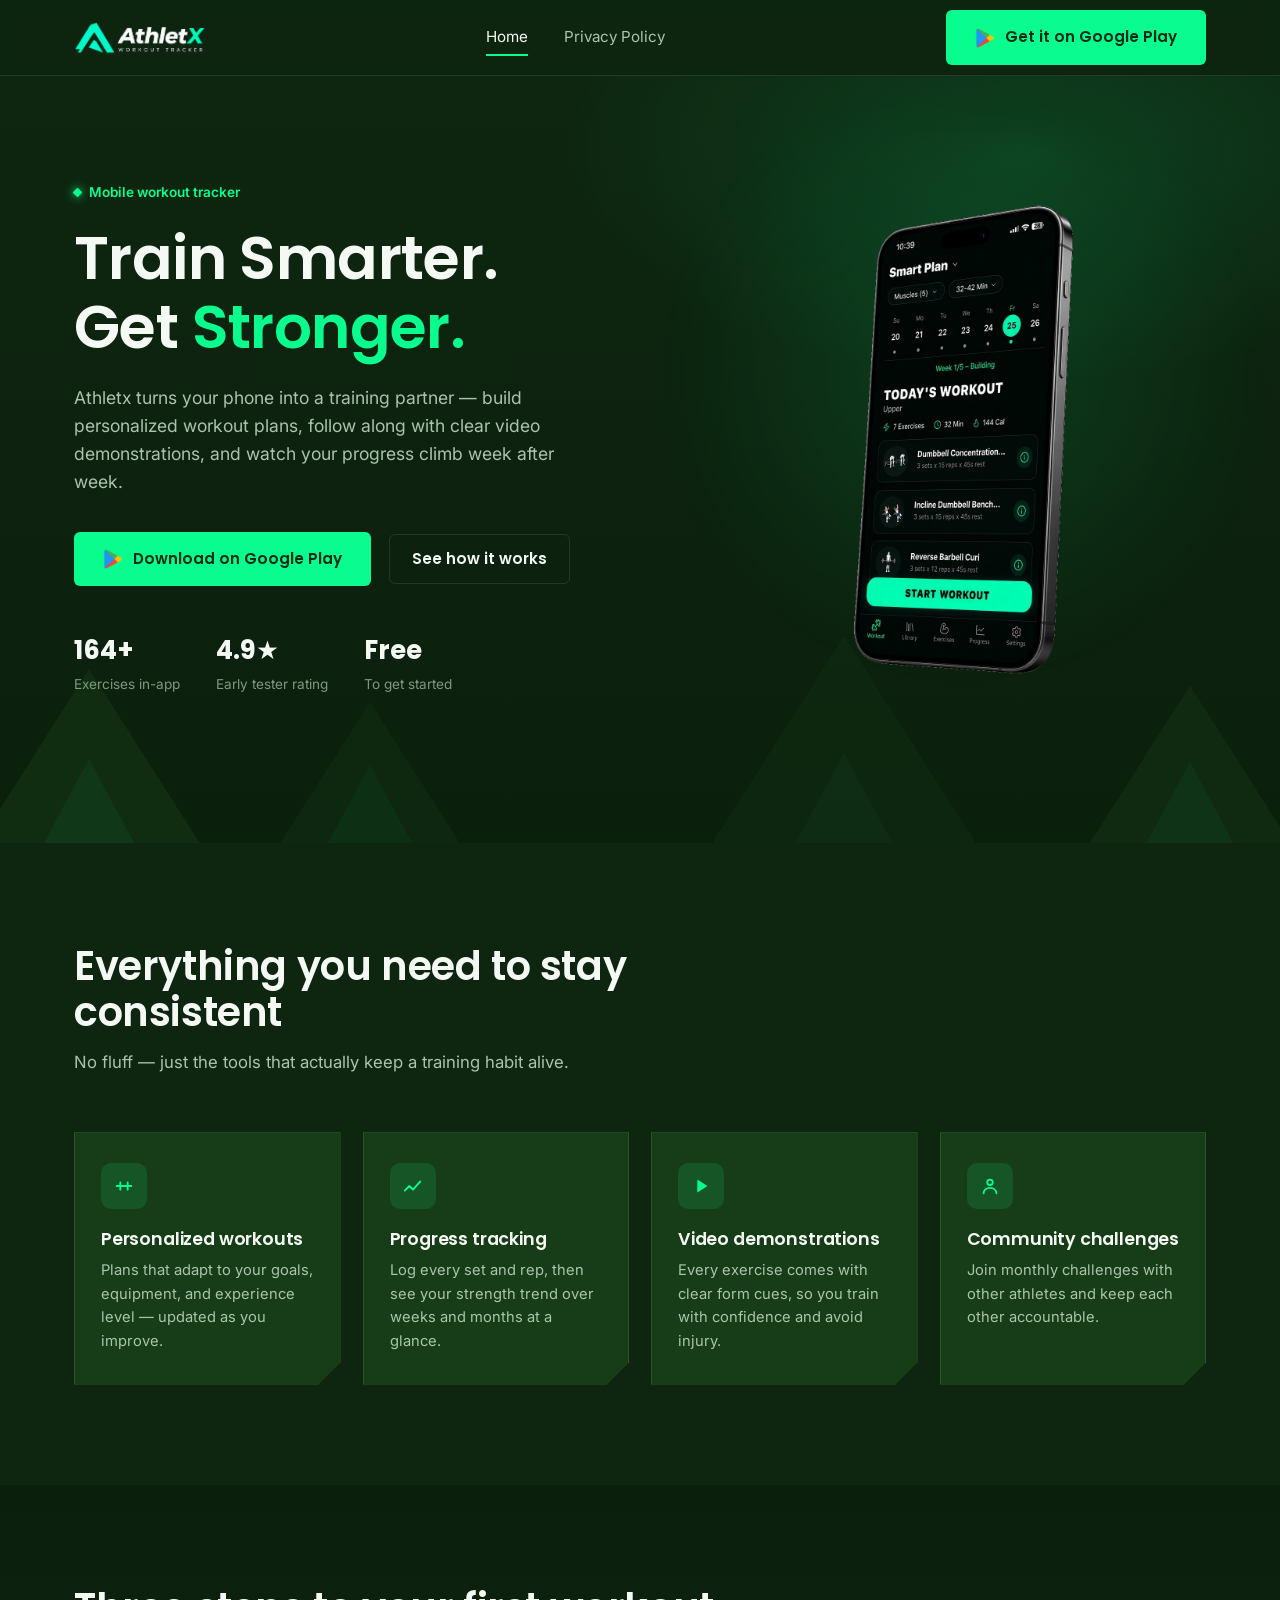
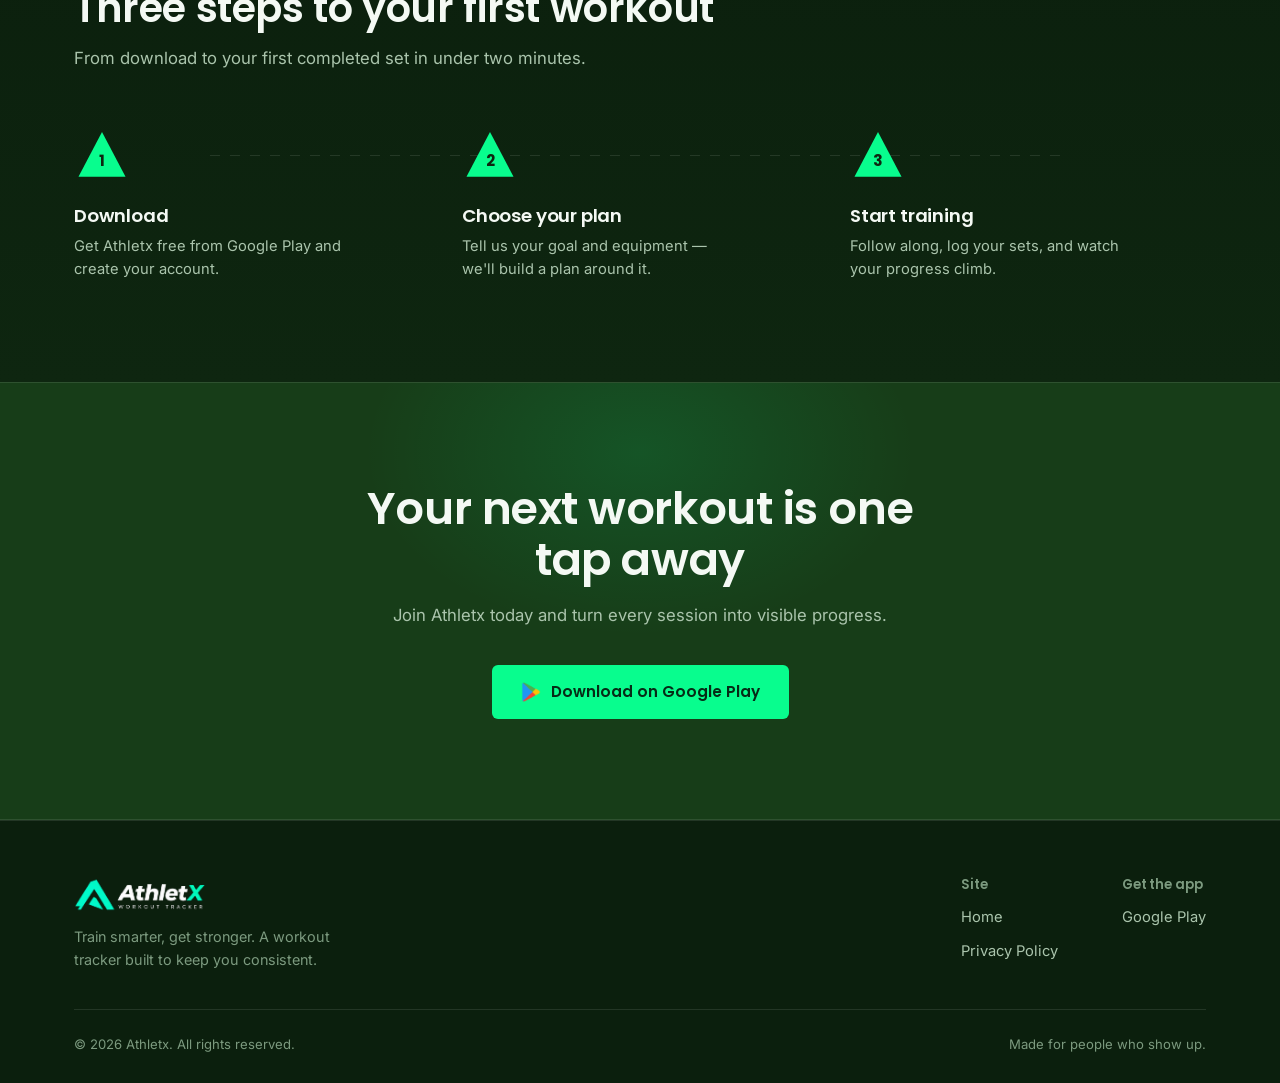
==== index.html @ 03652134 "first commit" ====
<!DOCTYPE html>
<html lang="en">
<head>
<meta charset="UTF-8">
<meta name="viewport" content="width=device-width, initial-scale=1.0">
<title>Athletx — Train Smarter. Get Stronger.</title>
<meta name="description" content="Athletx is a mobile workout tracker: personalized plans, exercise demonstrations, and progress tracking to keep you consistent.">
<link rel="icon" type="image/png" href="assets/favicon-32.png">

<!-- Google Fonts: Poppins (display) + Inter (body) -->
<link rel="preconnect" href="https://fonts.googleapis.com">
<link rel="preconnect" href="https://fonts.gstatic.com" crossorigin>
<link href="https://fonts.googleapis.com/css2?family=Inter:wght@400;500;600&family=Poppins:wght@600;700&display=swap" rel="stylesheet">

<link rel="stylesheet" href="css/style.css">
</head>
<body>

<!-- ===== Navbar ===== -->
<header class="navbar">
  <div class="container">
    <a href="index.html" class="brand">
      <img src="assets/logo-web.png" alt="Athletx logo">
     
    </a>

    <nav class="nav-links" id="navLinks">
      <a href="index.html">Home</a>
      <a href="privacy.html">Privacy Policy</a>
    </nav>

    <div class="nav-cta">
      <a href="#" class="btn btn-accent">
        <img src="./assets/google-play-icon.png" />
        <span>Get it on Google Play</span>
      </a>
      <button class="nav-toggle" id="navToggle" aria-label="Toggle menu" aria-expanded="false" aria-controls="navLinks">
        <span></span><span></span><span></span>
      </button>
    </div>
  </div>
</header>

<!-- ===== Hero ===== -->
<section class="hero">
  <div class="peak-field" aria-hidden="true">
    <div class="peak p1"></div>
    <div class="peak p2"></div>
    <div class="peak p3"></div>
    <div class="peak p4"></div>
  </div>

  <div class="container">
    <div class="hero-copy">
      <div class="eyebrow">Mobile workout tracker</div>
      <h1>Train Smarter.<br>Get <span class="accent-word">Stronger.</span></h1>
      <p class="lead">Athletx turns your phone into a training partner — build personalized workout plans, follow along with clear video demonstrations, and watch your progress climb week after week.</p>

      <div class="hero-actions">
        <a href="#" class="btn btn-accent">
          <img src="./assets/google-play-icon.png" />
          Download on Google Play
        </a>
        <a href="#how" class="btn btn-ghost">See how it works</a>
      </div>

      <div class="hero-stats">
        <div><strong>164+</strong><span>Exercises in-app</span></div>
        <div><strong>4.9★</strong><span>Early tester rating</span></div>
        <div><strong>Free</strong><span>To get started</span></div>
      </div>
    </div>

    <div class="hero-visual">
      <div class="device-glow" aria-hidden="true"></div>
      <div class="device">
       <img src="./assets/mockup-home.png" alt="dashboard screen Athletx workout app" />
      </div>
    </div>
  </div>
</section>

<!-- ===== Features ===== -->
<section class="features" id="features">
  <div class="container">
    <div class="section-head">
      <h2>Everything you need to stay consistent</h2>
      <p>No fluff — just the tools that actually keep a training habit alive.</p>
    </div>

    <div class="feature-grid">
      <div class="feature-card">
        <div class="feature-icon">
          <svg width="22" height="22" viewBox="0 0 24 24" fill="none"><path d="M4 12h3M17 12h3M8 8v8M16 8v8M8 12h8" stroke="currentColor" stroke-width="2" stroke-linecap="round"/></svg>
        </div>
        <h3>Personalized workouts</h3>
        <p>Plans that adapt to your goals, equipment, and experience level — updated as you improve.</p>
      </div>

      <div class="feature-card">
        <div class="feature-icon">
          <svg width="22" height="22" viewBox="0 0 24 24" fill="none"><path d="M3 17l5-5 4 4 8-9" stroke="currentColor" stroke-width="2" stroke-linecap="round" stroke-linejoin="round"/></svg>
        </div>
        <h3>Progress tracking</h3>
        <p>Log every set and rep, then see your strength trend over weeks and months at a glance.</p>
      </div>

      <div class="feature-card">
        <div class="feature-icon">
          <svg width="22" height="22" viewBox="0 0 24 24" fill="none"><path d="M8 5v14l11-7-11-7z" fill="currentColor"/></svg>
        </div>
        <h3>Video demonstrations</h3>
        <p>Every exercise comes with clear form cues, so you train with confidence and avoid injury.</p>
      </div>

      <div class="feature-card">
        <div class="feature-icon">
          <svg width="22" height="22" viewBox="0 0 24 24" fill="none"><circle cx="12" cy="8" r="3" stroke="currentColor" stroke-width="2"/><path d="M5 20c0-3.5 3-6 7-6s7 2.5 7 6" stroke="currentColor" stroke-width="2" stroke-linecap="round"/></svg>
        </div>
        <h3>Community challenges</h3>
        <p>Join monthly challenges with other athletes and keep each other accountable.</p>
      </div>
    </div>
  </div>
</section>

<!-- ===== How it works ===== -->
<section class="how" id="how">
  <div class="container">
    <div class="section-head">
      <h2>Three steps to your first workout</h2>
      <p>From download to your first completed set in under two minutes.</p>
    </div>

    <div class="steps">
      <div class="step">
        <div class="step-peak">1</div>
        <h3>Download</h3>
        <p>Get Athletx free from Google Play and create your account.</p>
      </div>
      <div class="step">
        <div class="step-peak">2</div>
        <h3>Choose your plan</h3>
        <p>Tell us your goal and equipment — we'll build a plan around it.</p>
      </div>
      <div class="step">
        <div class="step-peak">3</div>
        <h3>Start training</h3>
        <p>Follow along, log your sets, and watch your progress climb.</p>
      </div>
    </div>
  </div>
</section>

<!-- ===== CTA ===== -->
<section class="cta">
  <div class="container">
    <h2>Your next workout is one tap away</h2>
    <p>Join Athletx today and turn every session into visible progress.</p>
    <a href="#" class="btn btn-accent">
      <img src="./assets/google-play-icon.png" />
      Download on Google Play
    </a>
  </div>
</section>

<!-- ===== Footer ===== -->
<footer class="site-footer">
  <div class="container">
    <div class="footer-top">
      <div class="footer-brand">
        <a href="index.html" class="brand">
          <img src="assets/logo-web.png" alt="Athletx logo">
        </a>
        <p>Train smarter, get stronger. A workout tracker built to keep you consistent.</p>
      </div>

      <div class="footer-links">
        <div class="footer-col">
          <h4>Site</h4>
          <a href="index.html">Home</a>
          <a href="privacy.html">Privacy Policy</a>
        </div>
        <div class="footer-col">
          <h4>Get the app</h4>
          <a href="#">Google Play</a>
        </div>
      </div>
    </div>

    <div class="footer-bottom">
      <span>&copy; <span id="year"></span> Athletx. All rights reserved.</span>
      <span>Made for people who show up.</span>
    </div>
  </div>
</footer>

<script src="js/script.js"></script>
<script>document.getElementById('year').textContent = new Date().getFullYear();</script>
</body>
</html>
---- css/style.css ----
/* ==========================================================================
   Athletx — Stylesheet
   Design concept: "Ascent" — angular, peak-shaped motifs echo the logo's
   triangular mark. Dark forest-green canvas, neon-green accent used with
   restraint on interactive/important elements only.
   ========================================================================== */

/* ---- Design tokens ---- */
:root {
  /* Color */
  --bg: #0e2610;            /* base canvas, slightly deeper than brand green for depth */
  --bg-surface: #173d18;    /* brand primary — cards, nav, footer */
  --bg-surface-2: #1f4d21;  /* elevated surface / hover */
  --accent: #08fd8e;        /* neon accent */
  --accent-soft: rgba(8, 253, 142, 0.12);
  --accent-glow: rgba(8, 253, 142, 0.35);
  --ink: #f4f9f4;           /* primary text */
  --ink-muted: #aac4ac;     /* secondary text */
  --ink-faint: #7c9a7f;     /* tertiary / labels */
  --line: rgba(244, 249, 244, 0.1);

  /* Type */
  --font-display: 'Poppins', 'Segoe UI', system-ui, sans-serif;
  --font-body: 'Inter', 'Segoe UI', system-ui, sans-serif;

  /* Layout */
  --container: 1180px;
  --radius-sm: 6px;
  --nav-h: 76px;
}

/* ---- Reset ---- */
* { box-sizing: border-box; margin: 0; padding: 0; }

html {
  scroll-behavior: smooth;
  scroll-padding-top: calc(var(--nav-h) + 12px);
}

@media (prefers-reduced-motion: reduce) {
  html { scroll-behavior: auto; }
  * { animation-duration: 0.01ms !important; transition-duration: 0.01ms !important; }
}

body {
  font-family: var(--font-body);
  background: var(--bg);
  color: var(--ink);
  line-height: 1.6;
  -webkit-font-smoothing: antialiased;
  overflow-x: hidden;
}

img { max-width: 100%; display: block; }

a { color: inherit; text-decoration: none; }

ul { list-style: none; }

h1, h2, h3, h4 {
  font-family: var(--font-display);
  line-height: 1.15;
  font-weight: 600;
  letter-spacing: -0.01em;
}

.container {
  width: 100%;
  max-width: var(--container);
  margin: 0 auto;
  padding: 0 24px;
}

/* Visible keyboard focus, everywhere */
a:focus-visible,
button:focus-visible,
input:focus-visible {
  outline: 2px solid var(--accent);
  outline-offset: 3px;
  border-radius: 4px;
}

/* ---- Buttons ---- */
.btn {
  display: inline-flex;
  align-items: center;
  gap: 10px;
  font-family: var(--font-display);
  font-weight: 600;
  font-size: 0.95rem;
  padding: 14px 28px;
  border-radius: var(--radius-sm);
  border: 1px solid transparent;
  cursor: pointer;
  transition: transform 0.2s ease, box-shadow 0.2s ease, background 0.2s ease;
  white-space: nowrap;
}

.btn-accent {
  background: var(--accent);
  color: #062b16;
  box-shadow: 0 0 0 rgba(8, 253, 142, 0);
}
.btn-accent img{
  width: 20px;
}

.btn-accent:hover {
  box-shadow: 0 0 28px var(--accent-glow);
  transform: translateY(-2px);
}

.btn-accent svg { flex-shrink: 0; }

.btn-ghost {
  background: transparent;
  border-color: var(--line);
  color: var(--ink);
  padding: 12px 22px;
}

.btn-ghost:hover {
  border-color: var(--accent);
  color: var(--accent);
}

.btn-block { width: 100%; justify-content: center; }

/* ---- Navbar ---- */
.navbar {
  position: sticky;
  top: 0;
  z-index: 100;
  height: var(--nav-h);
  display: flex;
  align-items: center;
  background: rgba(14, 38, 16, 0.85);
  backdrop-filter: blur(10px);
  border-bottom: 1px solid var(--line);
}

.navbar .container {
  display: flex;
  align-items: center;
  justify-content: space-between;
}

.brand {
  display: flex;
  align-items: center;
  gap: 10px;
  font-family: var(--font-display);
  font-weight: 700;
  font-size: 1.25rem;
  letter-spacing: -0.01em;
}

.brand img {
  width: auto;
  height: 36px;
  border-radius: 9px;
}

.brand .x { color: var(--accent); }

.nav-links {
  display: flex;
  align-items: center;
  gap: 36px;
}

.nav-links a {
  font-size: 0.95rem;
  color: var(--ink-muted);
  position: relative;
  padding: 6px 0;
  transition: color 0.2s ease;
}

.nav-links a:hover,
.nav-links a.active {
  color: var(--ink);
}

.nav-links a::after {
  content: '';
  position: absolute;
  left: 0;
  bottom: 0;
  height: 2px;
  width: 0;
  background: var(--accent);
  transition: width 0.25s ease;
}

.nav-links a:hover::after,
.nav-links a.active::after {
  width: 100%;
}

.nav-cta { display: flex; align-items: center; gap: 20px; }

.nav-toggle {
  display: none;
  flex-direction: column;
  justify-content: center;
  gap: 5px;
  width: 40px;
  height: 40px;
  background: none;
  border: none;
  cursor: pointer;
}

.nav-toggle span {
  display: block;
  height: 2px;
  background: var(--ink);
  border-radius: 2px;
  transition: transform 0.25s ease, opacity 0.25s ease;
}

.nav-toggle[aria-expanded="true"] span:nth-child(1) { transform: translateY(7px) rotate(45deg); }
.nav-toggle[aria-expanded="true"] span:nth-child(2) { opacity: 0; }
.nav-toggle[aria-expanded="true"] span:nth-child(3) { transform: translateY(-7px) rotate(-45deg); }

/* ---- Hero ---- */
.hero {
  position: relative;
  padding: 96px 0 140px;
  overflow: hidden;
  background:
    radial-gradient(ellipse 60% 50% at 80% 10%, var(--accent-soft), transparent 60%),
    linear-gradient(180deg, var(--bg) 0%, #0b1f0d 100%);
}

/* Peak motif — echoes the logo's triangular mark, drawn with pure CSS */
.peak-field {
  position: absolute;
  inset: 0;
  z-index: 0;
  pointer-events: none;
  opacity: 0.5;
}

.peak {
  position: absolute;
  bottom: -6%;
  width: 0;
  height: 0;
  border-left: 140px solid transparent;
  border-right: 140px solid transparent;
  border-bottom: 220px solid var(--bg-surface);
}

.peak::after {
  content: '';
  position: absolute;
  left: -70px;
  top: 90px;
  width: 0;
  height: 0;
  border-left: 70px solid transparent;
  border-right: 70px solid transparent;
  border-bottom: 130px solid var(--accent-soft);
}

.peak.p1 { left: -4%; opacity: 0.9; }
.peak.p2 { left: 18%; transform: scale(0.7); opacity: 0.6; }
.peak.p3 { left: 55%; transform: scale(1.3); opacity: 0.5; }
.peak.p4 { left: 82%; transform: scale(0.85); opacity: 0.75; }

.hero .container {
  position: relative;
  z-index: 1;
  display: grid;
  grid-template-columns: 1.1fr 0.9fr;
  align-items: center;
  gap: 60px;
}

.eyebrow {
  display: inline-flex;
  align-items: center;
  gap: 8px;
  color: var(--accent);
  font-size: 0.85rem;
  font-weight: 600;
  margin-bottom: 20px;
}

.eyebrow::before {
  content: '';
  width: 7px;
  height: 7px;
  background: var(--accent);
  border-radius: 1px;
  transform: rotate(45deg);
  box-shadow: 0 0 10px var(--accent);
}

.hero h1 {
  font-size: clamp(2.4rem, 5vw, 3.75rem);
  color: var(--ink);
  margin-bottom: 22px;
}

.hero h1 .accent-word {
  color: var(--accent);
}

.hero p.lead {
  font-size: 1.1rem;
  color: var(--ink-muted);
  max-width: 46ch;
  margin-bottom: 36px;
}

.hero-actions { display: flex; align-items: center; gap: 18px; flex-wrap: wrap; margin-bottom: 44px; }

.hero-stats {
  display: flex;
  gap: 36px;
}

.hero-stats div strong {
  display: block;
  font-family: var(--font-display);
  font-size: 1.6rem;
  color: var(--ink);
}

.hero-stats div span {
  font-size: 0.85rem;
  color: var(--ink-faint);
}

/* ---- Hero visual: original app-preview composition ---- */
.hero-visual {
  position: relative;
  display: flex;
  justify-content: center;
}

.device {
  position: relative;
  width: 300px;
}

.device-notch {
  width: 60px;
  height: 6px;
  background: rgba(244, 249, 244, 0.15);
  border-radius: 4px;
  margin: 0 auto 18px;
}

.device-row { display: flex; align-items: center; justify-content: space-between; margin-bottom: 18px; }

.device-row .greeting { font-size: 0.78rem; color: var(--ink-faint); }
.device-row .greeting strong { display: block; color: var(--ink); font-size: 0.92rem; font-family: var(--font-display); }

.ring {
  width: 34px; height: 34px;
  border-radius: 50%;
  border: 3px solid var(--accent);
  border-right-color: rgba(244,249,244,0.15);
  border-bottom-color: rgba(244,249,244,0.15);
  transform: rotate(45deg);
}

.device-card {
  background: rgba(244, 249, 244, 0.05);
  border: 1px solid var(--line);
  border-radius: 14px;
  padding: 16px;
  margin-bottom: 14px;
}

.device-card .label { font-size: 0.72rem; color: var(--ink-faint); margin-bottom: 10px; }

.progress-track {
  height: 8px;
  background: rgba(244, 249, 244, 0.08);
  border-radius: 4px;
  overflow: hidden;
  margin-bottom: 8px;
}

.progress-fill {
  height: 100%;
  width: 72%;
  background: var(--accent);
  border-radius: 4px;
  box-shadow: 0 0 12px var(--accent-glow);
}

.device-card .fine { font-size: 0.72rem; color: var(--ink-muted); }

.chip-row { display: flex; gap: 8px; }
.chip {
  flex: 1;
  height: 46px;
  border-radius: 10px;
  background: linear-gradient(135deg, var(--bg-surface-2), var(--bg-surface));
  border: 1px solid var(--line);
}

.device-glow {
  position: absolute;
  inset: -40px;
  background: radial-gradient(circle at 50% 40%, var(--accent-glow), transparent 65%);
  filter: blur(30px);
  opacity: 0.35;
  z-index: -1;
}

/* ---- Section shared ---- */
section { padding: 100px 0; position: relative; }

.section-head {
  max-width: 640px;
  margin-bottom: 56px;
}

.section-head h2 {
  font-size: clamp(1.8rem, 3.4vw, 2.5rem);
  color: var(--ink);
  margin-bottom: 14px;
}

.section-head p {
  color: var(--ink-muted);
  font-size: 1.05rem;
}

/* ---- Features ---- */
.features { background: var(--bg); }

.feature-grid {
  display: grid;
  grid-template-columns: repeat(4, 1fr);
  gap: 22px;
}

.feature-card {
  background: var(--bg-surface);
  border: 1px solid var(--line);
  padding: 30px 26px;
  /* angular cut corner — echoes the logo's faceted geometry */
  clip-path: polygon(0 0, 100% 0, 100% calc(100% - 22px), calc(100% - 22px) 100%, 0 100%);
  transition: border-color 0.25s ease, box-shadow 0.25s ease, transform 0.25s ease;
}

.feature-card:hover {
  border-color: var(--accent);
  box-shadow: 0 0 32px -8px var(--accent-glow);
  transform: translateY(-4px);
}

.feature-icon {
  width: 46px;
  height: 46px;
  display: flex;
  align-items: center;
  justify-content: center;
  background: var(--accent-soft);
  border-radius: 10px;
  margin-bottom: 20px;
  color: var(--accent);
}

.feature-card h3 {
  font-size: 1.1rem;
  color: var(--ink);
  margin-bottom: 10px;
}

.feature-card p {
  font-size: 0.92rem;
  color: var(--ink-muted);
}

/* ---- How it works ---- */
.how { background: linear-gradient(180deg, #0b1f0d, var(--bg)); }

.steps {
  display: grid;
  grid-template-columns: repeat(3, 1fr);
  gap: 32px;
  position: relative;
}

.steps::before {
  content: '';
  position: absolute;
  top: 28px;
  left: 12%;
  right: 12%;
  height: 1px;
  background: repeating-linear-gradient(90deg, var(--line) 0 10px, transparent 10px 20px);
  z-index: 0;
}

.step { position: relative; z-index: 1; }

.step-peak {
  width: 56px;
  height: 56px;
  margin-bottom: 22px;
  color: var(--bg);
  background: var(--accent);
  clip-path: polygon(50% 8%, 92% 88%, 8% 88%);
  display: flex;
  align-items: flex-end;
  justify-content: center;
  font-family: var(--font-display);
  font-weight: 700;
  font-size: 0.95rem;
  padding-bottom: 10px;
  box-shadow: 0 0 24px var(--accent-glow);
}

.step h3 { font-size: 1.15rem; margin-bottom: 8px; }
.step p { color: var(--ink-muted); font-size: 0.92rem; max-width: 30ch; }

/* ---- CTA ---- */
.cta {
  background: var(--bg-surface);
  border-top: 1px solid var(--line);
  border-bottom: 1px solid var(--line);
  text-align: center;
  position: relative;
  overflow: hidden;
}

.cta::before {
  content: '';
  position: absolute;
  top: -30%;
  left: 50%;
  transform: translateX(-50%);
  width: 600px;
  height: 400px;
  background: radial-gradient(ellipse, var(--accent-soft), transparent 65%);
  pointer-events: none;
}

.cta .container { position: relative; z-index: 1; }

.cta h2 {
  font-size: clamp(1.9rem, 3.6vw, 2.8rem);
  max-width: 20ch;
  margin: 0 auto 16px;
}

.cta p {
  color: var(--ink-muted);
  font-size: 1.05rem;
  max-width: 50ch;
  margin: 0 auto 36px;
}

/* ---- Footer ---- */
.site-footer {
  background: #0b1f0d;
  border-top: 1px solid var(--line);
  padding: 56px 0 28px;
}

.footer-top {
  display: flex;
  justify-content: space-between;
  align-items: flex-start;
  flex-wrap: wrap;
  gap: 40px;
  padding-bottom: 36px;
  border-bottom: 1px solid var(--line);
  margin-bottom: 24px;
}

.footer-brand p {
  color: var(--ink-faint);
  font-size: 0.9rem;
  margin-top: 12px;
  max-width: 32ch;
}

.footer-links { display: flex; gap: 64px; flex-wrap: wrap; }

.footer-col h4 {
  font-size: 0.82rem;
  color: var(--ink-faint);
  margin-bottom: 14px;
  font-weight: 600;
}

.footer-col a {
  display: block;
  color: var(--ink-muted);
  font-size: 0.92rem;
  margin-bottom: 10px;
  transition: color 0.2s ease;
}

.footer-col a:hover { color: var(--accent); }

.footer-bottom {
  display: flex;
  justify-content: space-between;
  align-items: center;
  flex-wrap: wrap;
  gap: 12px;
  font-size: 0.82rem;
  color: var(--ink-faint);
}

/* ---- Privacy page ---- */
.policy {
  padding: 72px 0 120px;
}

.policy .container { max-width: 780px; }

.policy-header {
  margin-bottom: 48px;
  padding-bottom: 32px;
  border-bottom: 1px solid var(--line);
}

.policy-header h1 {
  font-size: clamp(1.9rem, 4vw, 2.6rem);
  margin-bottom: 12px;
}

.policy-header p { color: var(--ink-faint); font-size: 0.92rem; }

.policy-section { margin-bottom: 40px; }

.policy-section h2 {
  font-size: 1.25rem;
  color: var(--accent);
  margin-bottom: 14px;
  padding-left: 16px;
  border-left: 2px solid var(--accent);
}

.policy-section p,
.policy-section li {
  color: var(--ink-muted);
  font-size: 0.98rem;
  margin-bottom: 12px;
}

.policy-section ul { padding-left: 20px; }
.policy-section li { list-style: disc; margin-bottom: 8px; }

.policy-section a { color: var(--accent); border-bottom: 1px solid transparent; }
.policy-section a:hover { border-bottom-color: var(--accent); }

/* ---- Responsive ---- */
@media (max-width: 980px) {
  .hero .container { grid-template-columns: 1fr; }
  .hero-visual { order: -1; margin-bottom: 20px; }
  .feature-grid { grid-template-columns: repeat(2, 1fr); }
  .steps { grid-template-columns: 1fr; gap: 48px; }
  .steps::before { display: none; }
  .footer-top { flex-direction: column; }
}

@media (max-width: 720px) {
  .nav-links { display: none; }
  .nav-links.open {
    display: flex;
    flex-direction: column;
    position: absolute;
    top: var(--nav-h);
    left: 0;
    right: 0;
    background: var(--bg-surface);
    border-bottom: 1px solid var(--line);
    padding: 24px;
    gap: 20px;
  }
  .nav-cta .btn-accent span { display: none; }
  .nav-toggle { display: flex; }
  .hero { padding: 56px 0 90px; }
  .hero-stats { gap: 24px; flex-wrap: wrap; }
  .feature-grid { grid-template-columns: 1fr; }
  section { padding: 72px 0; }
  .footer-links { gap: 36px; }
}

@media (max-width: 420px) {
  .device { width: 100%; max-width: 260px; }
  .hero-actions { flex-direction: column; align-items: stretch; }
  .hero-actions .btn { width: 100%; justify-content: center; }
}
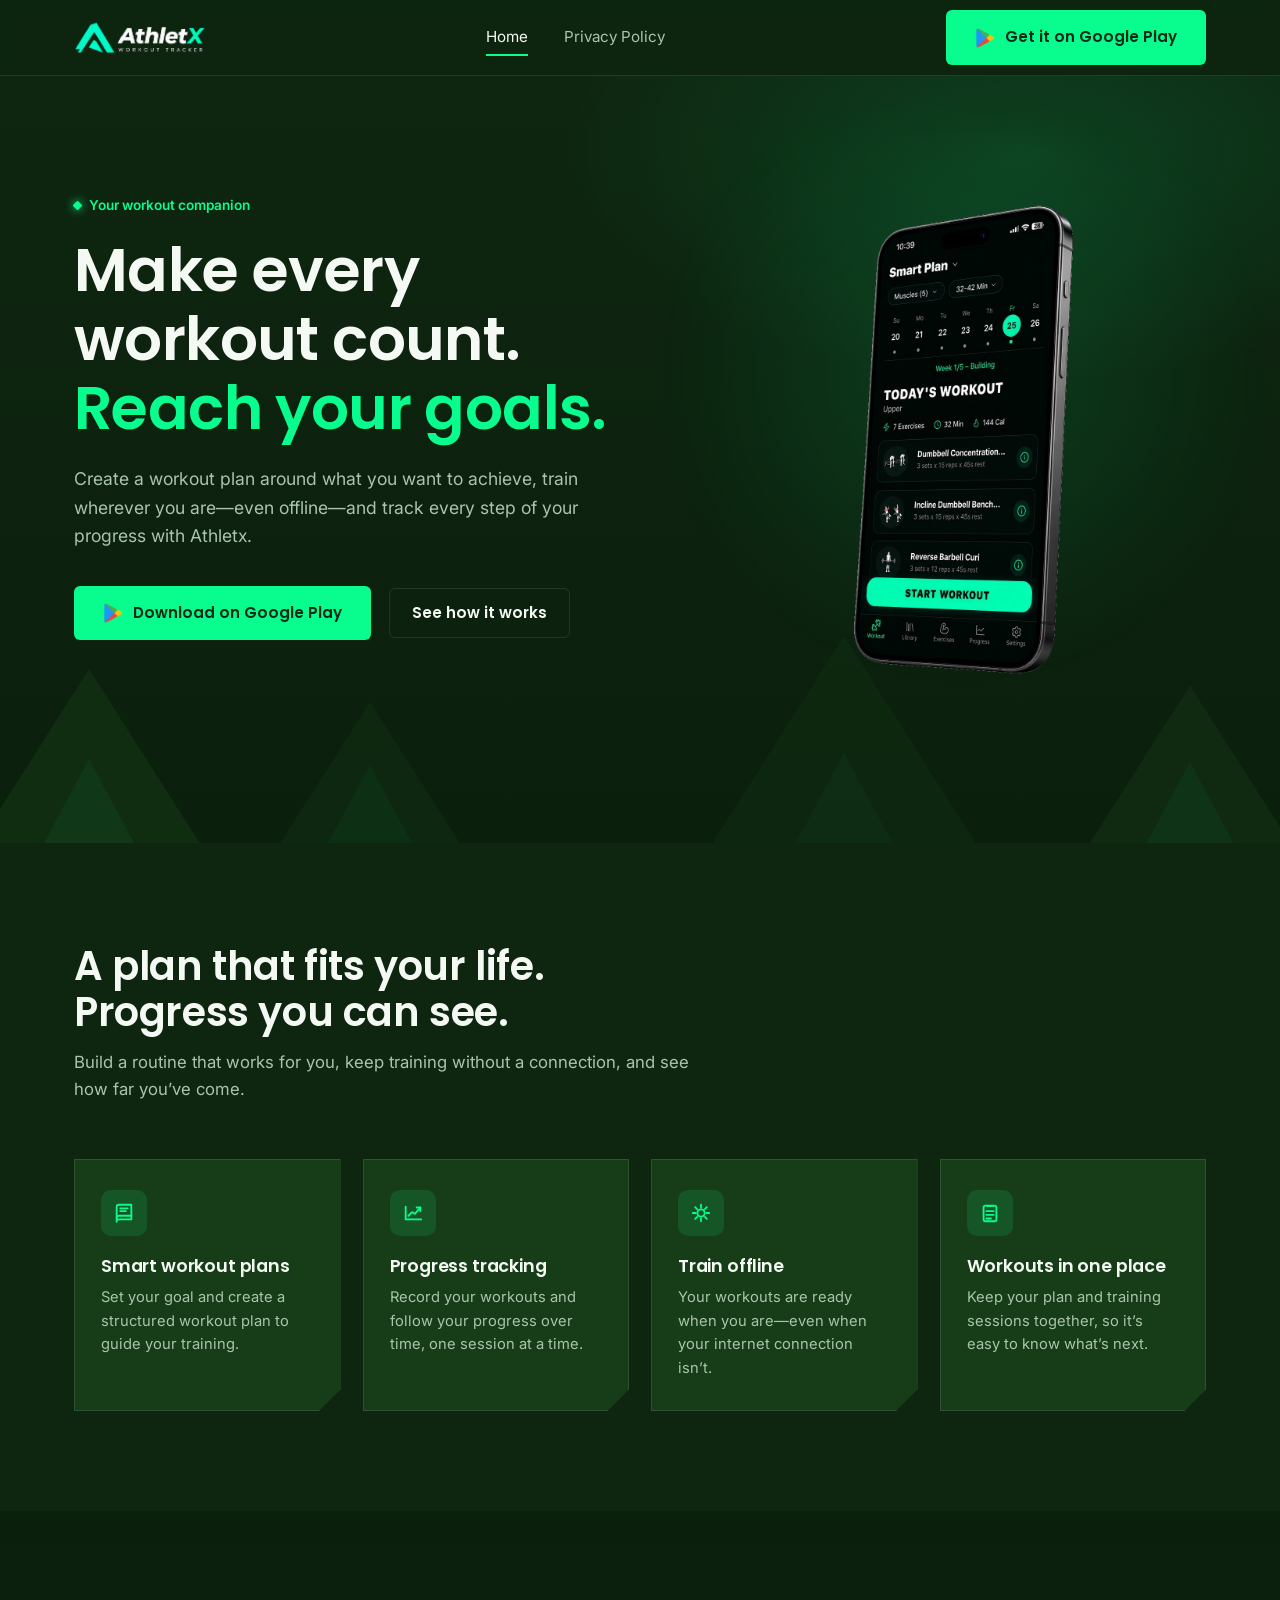
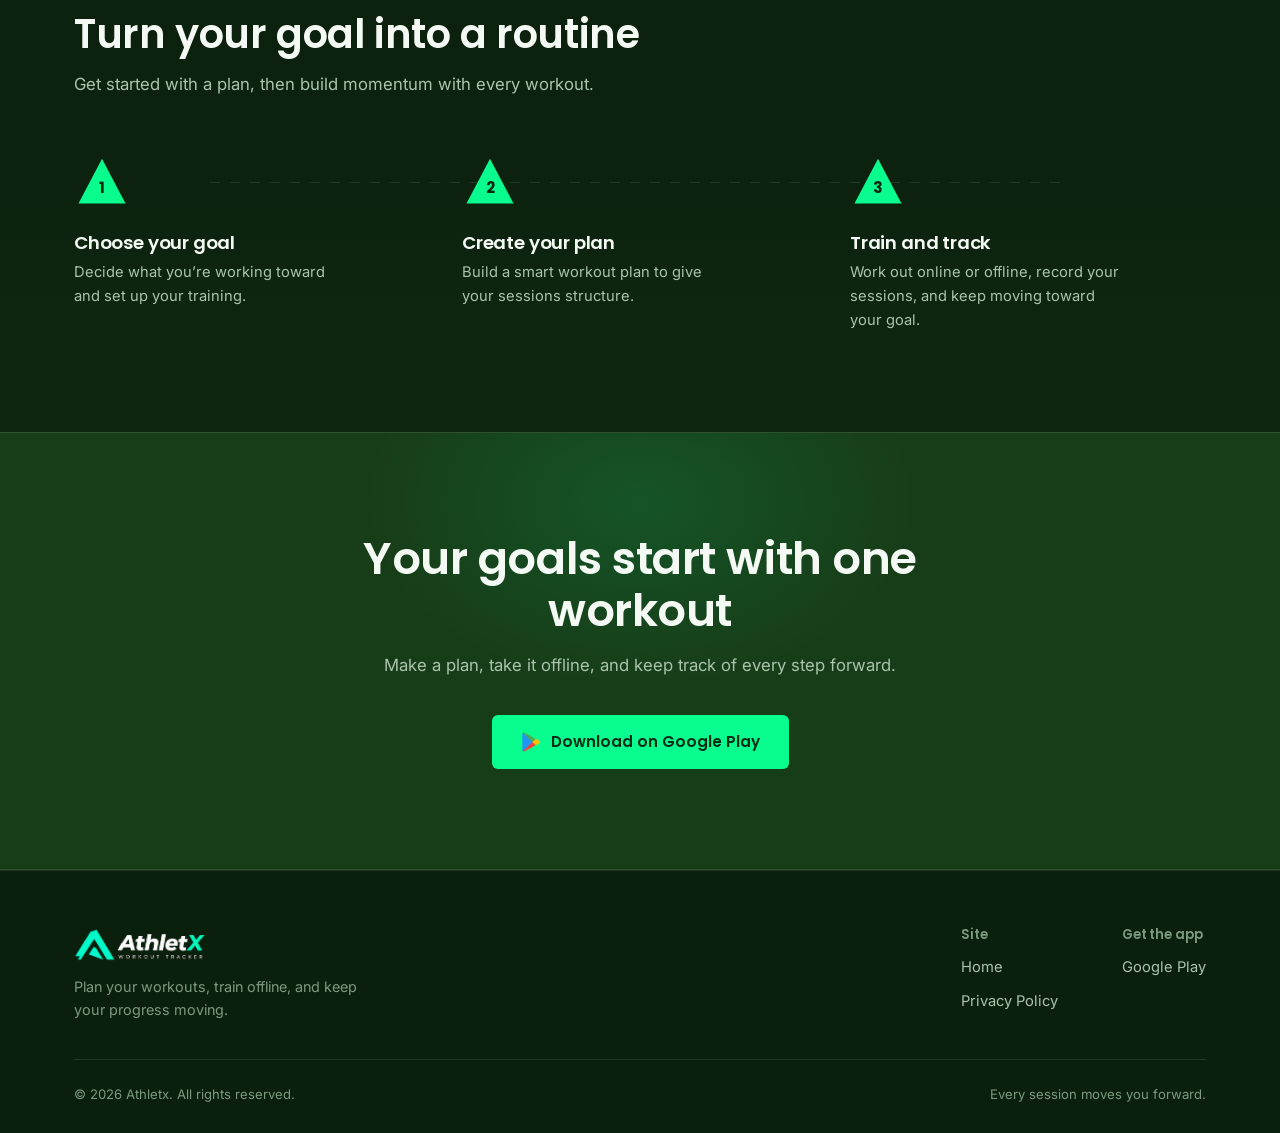
==== commit 11753a8d: "Refresh Athletx website copy and animations" ====
--- a/index.html
+++ b/index.html
@@ -3,8 +3,8 @@
 <head>
 <meta charset="UTF-8">
 <meta name="viewport" content="width=device-width, initial-scale=1.0">
-<title>Athletx — Train Smarter. Get Stronger.</title>
-<meta name="description" content="Athletx is a mobile workout tracker: personalized plans, exercise demonstrations, and progress tracking to keep you consistent.">
+<title>Athletx — Your workouts. Your pace. Your progress.</title>
+<meta name="description" content="Plan workouts around your goals, train offline, and track your progress with Athletx, your workout companion.">
 <link rel="icon" type="image/png" href="assets/favicon-32.png">
 
 <!-- Google Fonts: Poppins (display) + Inter (body) -->
@@ -31,7 +31,7 @@
 
     <div class="nav-cta">
       <a href="#" class="btn btn-accent">
-        <img src="./assets/google-play-icon.png" />
+        <img src="./assets/google-play-icon.png" alt="" />
         <span>Get it on Google Play</span>
       </a>
       <button class="nav-toggle" id="navToggle" aria-label="Toggle menu" aria-expanded="false" aria-controls="navLinks">
@@ -52,23 +52,18 @@
 
   <div class="container">
     <div class="hero-copy">
-      <div class="eyebrow">Mobile workout tracker</div>
-      <h1>Train Smarter.<br>Get <span class="accent-word">Stronger.</span></h1>
-      <p class="lead">Athletx turns your phone into a training partner — build personalized workout plans, follow along with clear video demonstrations, and watch your progress climb week after week.</p>
+      <div class="eyebrow">Your workout companion</div>
+      <h1>Make every workout count.<br><span class="accent-word">Reach your goals.</span></h1>
+      <p class="lead">Create a workout plan around what you want to achieve, train wherever you are—even offline—and track every step of your progress with Athletx.</p>
 
       <div class="hero-actions">
         <a href="#" class="btn btn-accent">
-          <img src="./assets/google-play-icon.png" />
+          <img src="./assets/google-play-icon.png" alt="" />
           Download on Google Play
         </a>
         <a href="#how" class="btn btn-ghost">See how it works</a>
       </div>
 
-      <div class="hero-stats">
-        <div><strong>164+</strong><span>Exercises in-app</span></div>
-        <div><strong>4.9★</strong><span>Early tester rating</span></div>
-        <div><strong>Free</strong><span>To get started</span></div>
-      </div>
     </div>
 
     <div class="hero-visual">
@@ -84,41 +79,41 @@
 <section class="features" id="features">
   <div class="container">
     <div class="section-head">
-      <h2>Everything you need to stay consistent</h2>
-      <p>No fluff — just the tools that actually keep a training habit alive.</p>
+      <h2>A plan that fits your life. Progress you can see.</h2>
+      <p>Build a routine that works for you, keep training without a connection, and see how far you’ve come.</p>
     </div>
 
     <div class="feature-grid">
       <div class="feature-card">
         <div class="feature-icon">
-          <svg width="22" height="22" viewBox="0 0 24 24" fill="none"><path d="M4 12h3M17 12h3M8 8v8M16 8v8M8 12h8" stroke="currentColor" stroke-width="2" stroke-linecap="round"/></svg>
+          <svg width="22" height="22" viewBox="0 0 24 24" fill="none" aria-hidden="true"><path d="M4 5.5A2.5 2.5 0 0 1 6.5 3H20v16H6.5A2.5 2.5 0 0 0 4 21.5v-16Z" stroke="currentColor" stroke-width="2" stroke-linejoin="round"/><path d="M4 17.5A2.5 2.5 0 0 1 6.5 15H20M8 7h8M8 10h6" stroke="currentColor" stroke-width="2" stroke-linecap="round"/></svg>
         </div>
-        <h3>Personalized workouts</h3>
-        <p>Plans that adapt to your goals, equipment, and experience level — updated as you improve.</p>
+        <h3>Smart workout plans</h3>
+        <p>Set your goal and create a structured workout plan to guide your training.</p>
       </div>
 
       <div class="feature-card">
         <div class="feature-icon">
-          <svg width="22" height="22" viewBox="0 0 24 24" fill="none"><path d="M3 17l5-5 4 4 8-9" stroke="currentColor" stroke-width="2" stroke-linecap="round" stroke-linejoin="round"/></svg>
+          <svg width="22" height="22" viewBox="0 0 24 24" fill="none" aria-hidden="true"><path d="M4 19V5M4 19h17" stroke="currentColor" stroke-width="2" stroke-linecap="round"/><path d="m7 15 4-4 3 2 6-7" stroke="currentColor" stroke-width="2" stroke-linecap="round" stroke-linejoin="round"/><path d="M16 6h4v4" stroke="currentColor" stroke-width="2" stroke-linecap="round" stroke-linejoin="round"/></svg>
         </div>
         <h3>Progress tracking</h3>
-        <p>Log every set and rep, then see your strength trend over weeks and months at a glance.</p>
+        <p>Record your workouts and follow your progress over time, one session at a time.</p>
       </div>
 
       <div class="feature-card">
         <div class="feature-icon">
-          <svg width="22" height="22" viewBox="0 0 24 24" fill="none"><path d="M8 5v14l11-7-11-7z" fill="currentColor"/></svg>
+          <svg width="22" height="22" viewBox="0 0 24 24" fill="none" aria-hidden="true"><path d="M12 3v3M12 18v3M3 12h3M18 12h3M5.64 5.64l2.12 2.12m8.48 8.48 2.12 2.12m0-12.72-2.12 2.12m-8.48 8.48-2.12 2.12" stroke="currentColor" stroke-width="2" stroke-linecap="round"/><circle cx="12" cy="12" r="4" stroke="currentColor" stroke-width="2"/></svg>
         </div>
-        <h3>Video demonstrations</h3>
-        <p>Every exercise comes with clear form cues, so you train with confidence and avoid injury.</p>
+        <h3>Train offline</h3>
+        <p>Your workouts are ready when you are—even when your internet connection isn’t.</p>
       </div>
 
       <div class="feature-card">
         <div class="feature-icon">
-          <svg width="22" height="22" viewBox="0 0 24 24" fill="none"><circle cx="12" cy="8" r="3" stroke="currentColor" stroke-width="2"/><path d="M5 20c0-3.5 3-6 7-6s7 2.5 7 6" stroke="currentColor" stroke-width="2" stroke-linecap="round"/></svg>
+          <svg width="22" height="22" viewBox="0 0 24 24" fill="none" aria-hidden="true"><rect x="5" y="4" width="14" height="17" rx="2" stroke="currentColor" stroke-width="2"/><path d="M9 4.5h6M8 10h8M8 14h8M8 18h5" stroke="currentColor" stroke-width="2" stroke-linecap="round"/></svg>
         </div>
-        <h3>Community challenges</h3>
-        <p>Join monthly challenges with other athletes and keep each other accountable.</p>
+        <h3>Workouts in one place</h3>
+        <p>Keep your plan and training sessions together, so it’s easy to know what’s next.</p>
       </div>
     </div>
   </div>
@@ -128,25 +123,25 @@
 <section class="how" id="how">
   <div class="container">
     <div class="section-head">
-      <h2>Three steps to your first workout</h2>
-      <p>From download to your first completed set in under two minutes.</p>
+      <h2>Turn your goal into a routine</h2>
+      <p>Get started with a plan, then build momentum with every workout.</p>
     </div>
 
     <div class="steps">
       <div class="step">
         <div class="step-peak">1</div>
-        <h3>Download</h3>
-        <p>Get Athletx free from Google Play and create your account.</p>
+        <h3>Choose your goal</h3>
+        <p>Decide what you’re working toward and set up your training.</p>
       </div>
       <div class="step">
         <div class="step-peak">2</div>
-        <h3>Choose your plan</h3>
-        <p>Tell us your goal and equipment — we'll build a plan around it.</p>
+        <h3>Create your plan</h3>
+        <p>Build a smart workout plan to give your sessions structure.</p>
       </div>
       <div class="step">
         <div class="step-peak">3</div>
-        <h3>Start training</h3>
-        <p>Follow along, log your sets, and watch your progress climb.</p>
+        <h3>Train and track</h3>
+        <p>Work out online or offline, record your sessions, and keep moving toward your goal.</p>
       </div>
     </div>
   </div>
@@ -155,10 +150,10 @@
 <!-- ===== CTA ===== -->
 <section class="cta">
   <div class="container">
-    <h2>Your next workout is one tap away</h2>
-    <p>Join Athletx today and turn every session into visible progress.</p>
+    <h2>Your goals start with one workout</h2>
+    <p>Make a plan, take it offline, and keep track of every step forward.</p>
     <a href="#" class="btn btn-accent">
-      <img src="./assets/google-play-icon.png" />
+      <img src="./assets/google-play-icon.png" alt="" />
       Download on Google Play
     </a>
   </div>
@@ -172,7 +167,7 @@
         <a href="index.html" class="brand">
           <img src="assets/logo-web.png" alt="Athletx logo">
         </a>
-        <p>Train smarter, get stronger. A workout tracker built to keep you consistent.</p>
+        <p>Plan your workouts, train offline, and keep your progress moving.</p>
       </div>
 
       <div class="footer-links">
@@ -190,7 +185,7 @@
 
     <div class="footer-bottom">
       <span>&copy; <span id="year"></span> Athletx. All rights reserved.</span>
-      <span>Made for people who show up.</span>
+      <span>Every session moves you forward.</span>
     </div>
   </div>
 </footer>
--- a/css/style.css
+++ b/css/style.css
@@ -40,6 +40,8 @@
 @media (prefers-reduced-motion: reduce) {
   html { scroll-behavior: auto; }
   * { animation-duration: 0.01ms !important; transition-duration: 0.01ms !important; }
+  .device { animation: none; }
+  .reveal-ready [data-reveal] { opacity: 1; transform: none; }
 }
 
 body {
@@ -345,6 +347,12 @@
 .device {
   position: relative;
   width: 300px;
+  animation: device-float 4s ease-in-out infinite alternate;
+}
+
+@keyframes device-float {
+  from { transform: translateY(-10px); }
+  to { transform: translateY(10px); }
 }
 
 .device-notch {
@@ -457,6 +465,21 @@
   box-shadow: 0 0 32px -8px var(--accent-glow);
   transform: translateY(-4px);
 }
+
+/* Scroll reveals are enabled only after JavaScript has prepared the elements. */
+.reveal-ready [data-reveal] {
+  opacity: 0;
+  transform: translateY(22px);
+  transition: opacity 650ms ease, transform 650ms cubic-bezier(0.2, 0.7, 0.2, 1);
+  transition-delay: var(--reveal-delay, 0ms);
+}
+
+.reveal-ready [data-reveal].is-visible {
+  opacity: 1;
+  transform: translateY(0);
+}
+
+.reveal-ready .feature-card.is-visible:hover { transform: translateY(-4px); }
 
 .feature-icon {
   width: 46px;
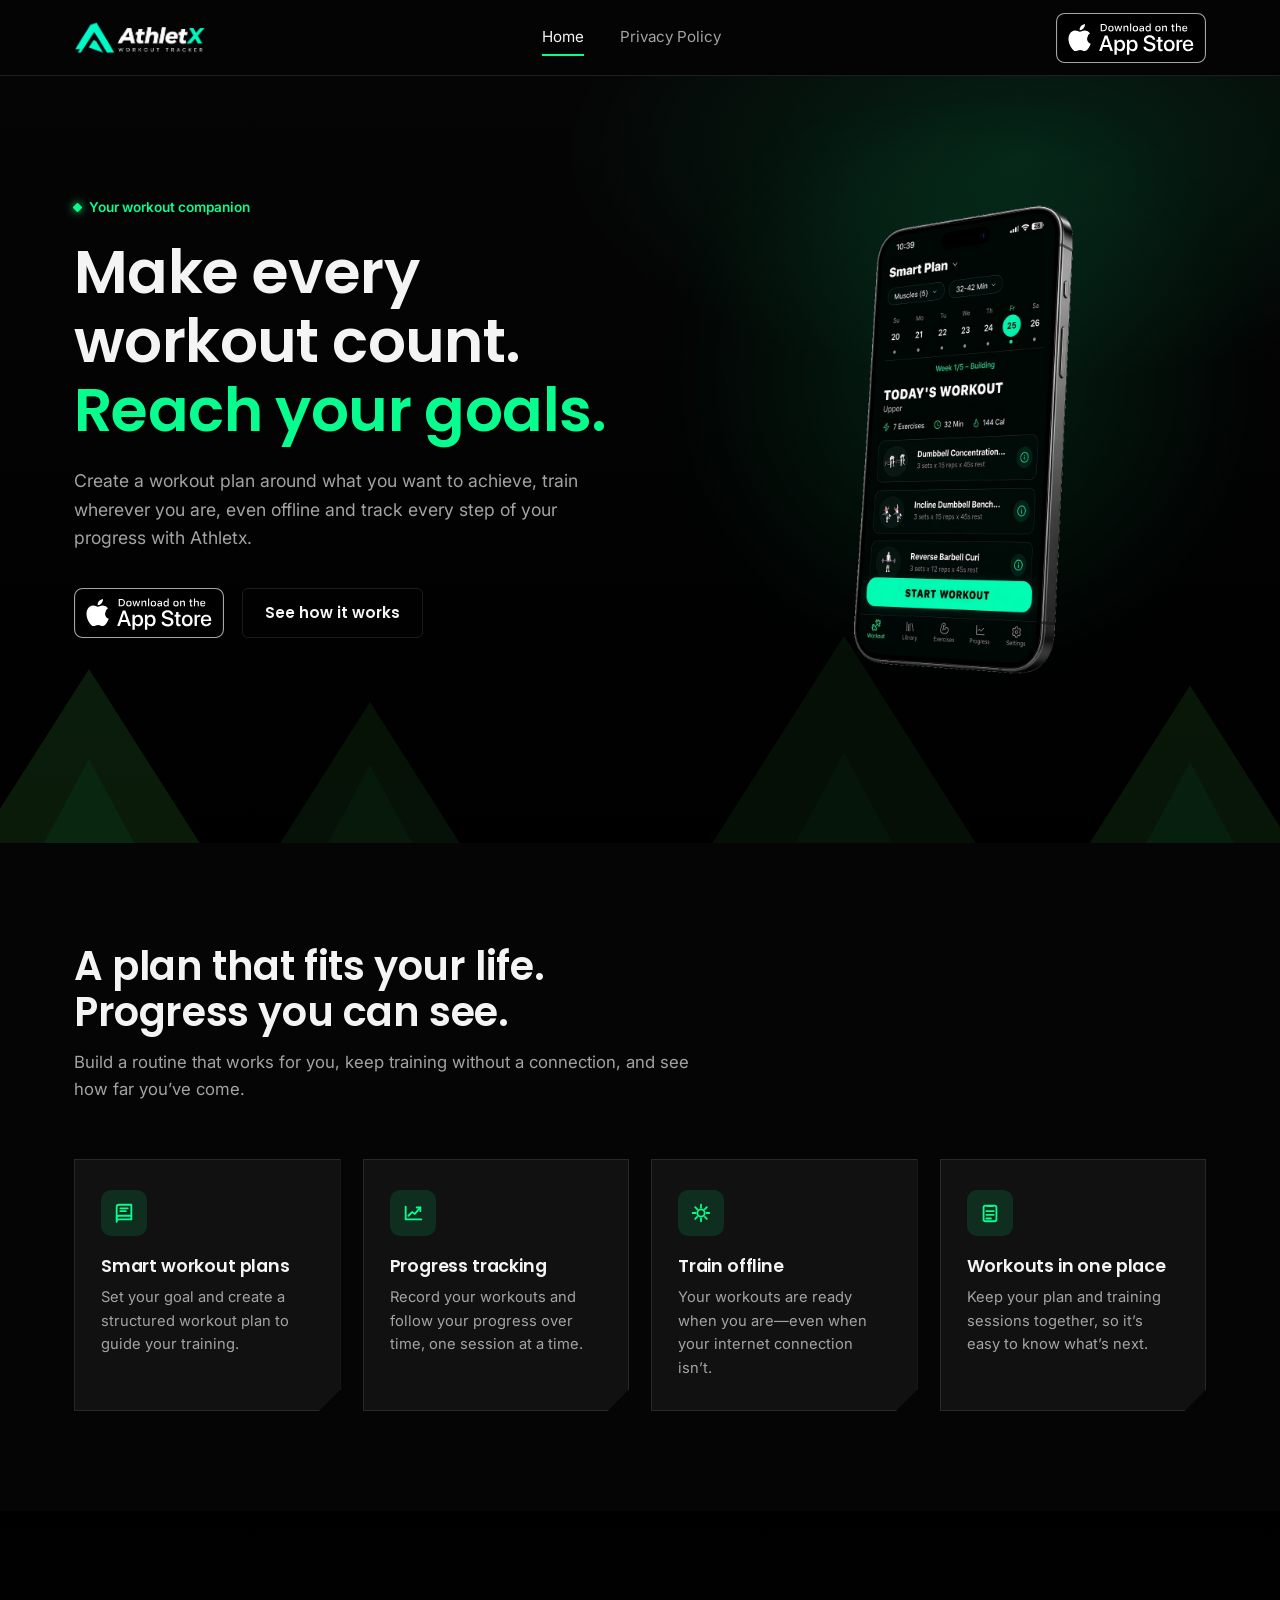
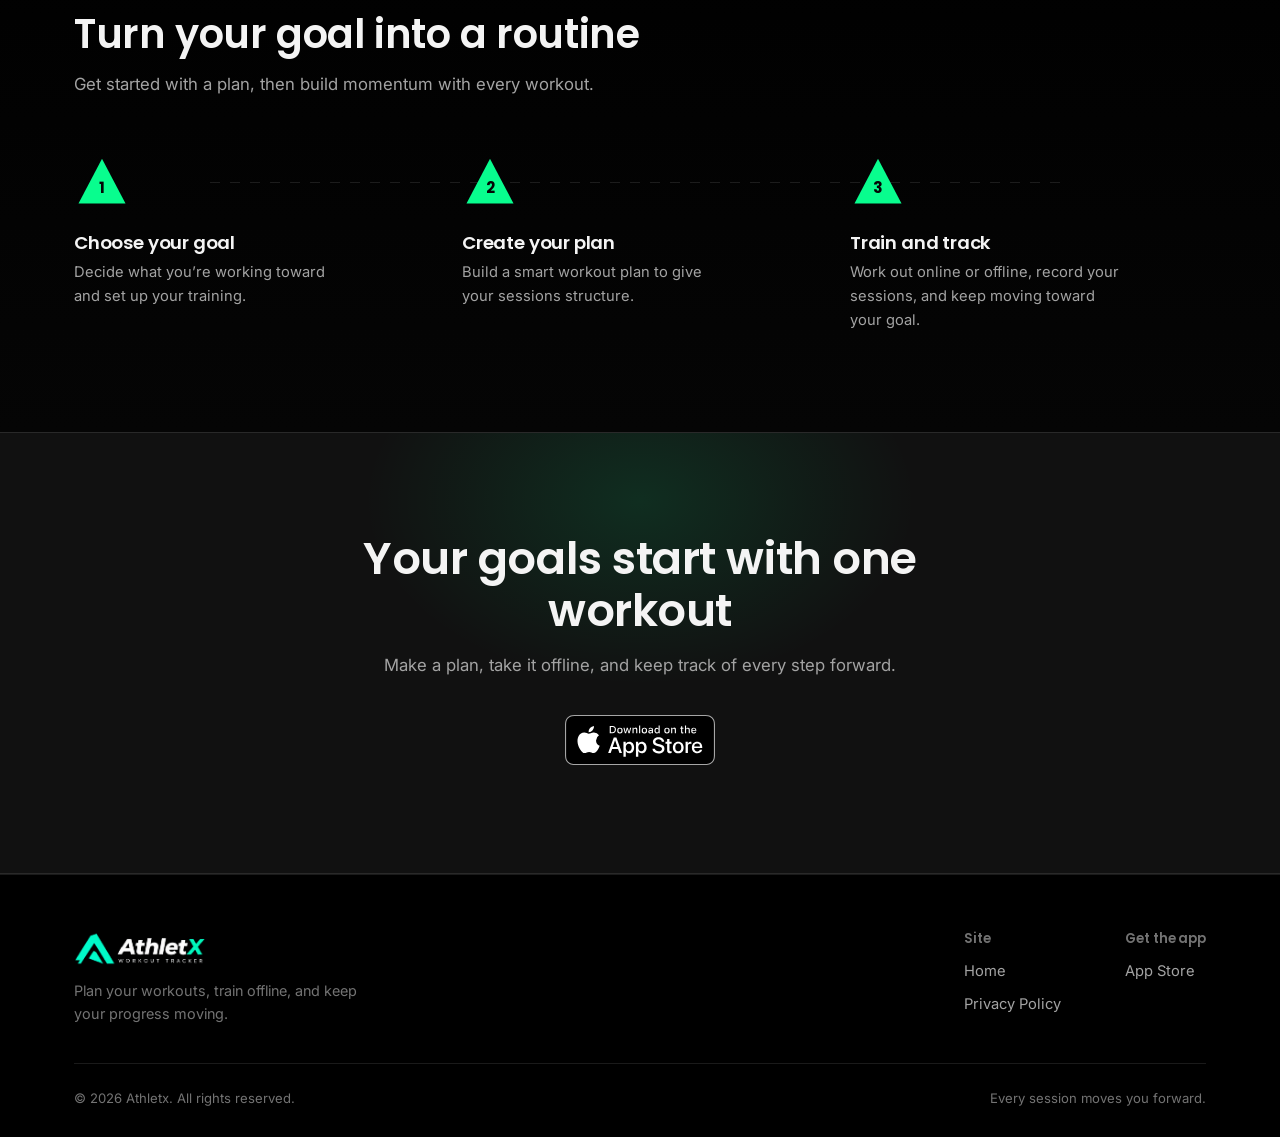
==== commit 6b02425f: "change theme" ====
--- a/index.html
+++ b/index.html
@@ -30,9 +30,8 @@
     </nav>
 
     <div class="nav-cta">
-      <a href="#" class="btn btn-accent">
-        <img src="./assets/google-play-icon.png" alt="" />
-        <span>Get it on Google Play</span>
+      <a href="https://apps.apple.com/us/app/athletx-workout-planner/id6818331268" class="app-store-badge">
+        <img src="./assets/Download_on_the_App_Store_Badge_US-UK_RGB_blk_092917.svg" alt="Download on the App Store" />
       </a>
       <button class="nav-toggle" id="navToggle" aria-label="Toggle menu" aria-expanded="false" aria-controls="navLinks">
         <span></span><span></span><span></span>
@@ -54,12 +53,11 @@
     <div class="hero-copy">
       <div class="eyebrow">Your workout companion</div>
       <h1>Make every workout count.<br><span class="accent-word">Reach your goals.</span></h1>
-      <p class="lead">Create a workout plan around what you want to achieve, train wherever you are—even offline—and track every step of your progress with Athletx.</p>
+      <p class="lead">Create a workout plan around what you want to achieve, train wherever you are, even offline and track every step of your progress with Athletx.</p>
 
       <div class="hero-actions">
-        <a href="#" class="btn btn-accent">
-          <img src="./assets/google-play-icon.png" alt="" />
-          Download on Google Play
+        <a href="https://apps.apple.com/us/app/athletx-workout-planner/id6818331268" class="app-store-badge">
+          <img src="./assets/Download_on_the_App_Store_Badge_US-UK_RGB_blk_092917.svg" alt="Download on the App Store" />
         </a>
         <a href="#how" class="btn btn-ghost">See how it works</a>
       </div>
@@ -152,9 +150,8 @@
   <div class="container">
     <h2>Your goals start with one workout</h2>
     <p>Make a plan, take it offline, and keep track of every step forward.</p>
-    <a href="#" class="btn btn-accent">
-      <img src="./assets/google-play-icon.png" alt="" />
-      Download on Google Play
+    <a href="https://apps.apple.com/us/app/athletx-workout-planner/id6818331268" class="app-store-badge">
+      <img src="./assets/Download_on_the_App_Store_Badge_US-UK_RGB_blk_092917.svg" alt="Download on the App Store" />
     </a>
   </div>
 </section>
@@ -178,7 +175,7 @@
         </div>
         <div class="footer-col">
           <h4>Get the app</h4>
-          <a href="#">Google Play</a>
+          <a href="https://apps.apple.com/us/app/athletx-workout-planner/id6818331268">App Store</a>
         </div>
       </div>
     </div>
--- a/css/style.css
+++ b/css/style.css
@@ -1,23 +1,23 @@
 /* ==========================================================================
    Athletx — Stylesheet
    Design concept: "Ascent" — angular, peak-shaped motifs echo the logo's
-   triangular mark. Dark forest-green canvas, neon-green accent used with
+   triangular mark. Near-black canvas, neon-green accent used with
    restraint on interactive/important elements only.
    ========================================================================== */
 
 /* ---- Design tokens ---- */
 :root {
   /* Color */
-  --bg: #0e2610;            /* base canvas, slightly deeper than brand green for depth */
-  --bg-surface: #173d18;    /* brand primary — cards, nav, footer */
-  --bg-surface-2: #1f4d21;  /* elevated surface / hover */
+  --bg: #050505;            /* base canvas */
+  --bg-surface: #111111;    /* cards, nav, footer */
+  --bg-surface-2: #1a1a1a;  /* elevated surface / hover */
   --accent: #08fd8e;        /* neon accent */
   --accent-soft: rgba(8, 253, 142, 0.12);
   --accent-glow: rgba(8, 253, 142, 0.35);
-  --ink: #f4f9f4;           /* primary text */
-  --ink-muted: #aac4ac;     /* secondary text */
-  --ink-faint: #7c9a7f;     /* tertiary / labels */
-  --line: rgba(244, 249, 244, 0.1);
+  --ink: #f4f4f4;           /* primary text */
+  --ink-muted: #a3a3a3;     /* secondary text */
+  --ink-faint: #737373;     /* tertiary / labels */
+  --line: rgba(255, 255, 255, 0.1);
 
   /* Type */
   --font-display: 'Poppins', 'Segoe UI', system-ui, sans-serif;
@@ -114,6 +114,24 @@
 
 .btn-accent svg { flex-shrink: 0; }
 
+.app-store-badge {
+  display: inline-flex;
+  align-items: center;
+  line-height: 0;
+  transition: opacity 0.2s ease, transform 0.2s ease;
+}
+
+.app-store-badge img {
+  height: 50px;
+  width: auto;
+  display: block;
+}
+
+.app-store-badge:hover {
+  opacity: 0.85;
+  transform: translateY(-2px);
+}
+
 .btn-ghost {
   background: transparent;
   border-color: var(--line);
@@ -136,7 +154,7 @@
   height: var(--nav-h);
   display: flex;
   align-items: center;
-  background: rgba(14, 38, 16, 0.85);
+  background: rgba(5, 5, 5, 0.88);
   backdrop-filter: blur(10px);
   border-bottom: 1px solid var(--line);
 }
@@ -233,7 +251,7 @@
   overflow: hidden;
   background:
     radial-gradient(ellipse 60% 50% at 80% 10%, var(--accent-soft), transparent 60%),
-    linear-gradient(180deg, var(--bg) 0%, #0b1f0d 100%);
+    linear-gradient(180deg, var(--bg) 0%, #000000 100%);
 }
 
 /* Peak motif — echoes the logo's triangular mark, drawn with pure CSS */
@@ -252,7 +270,7 @@
   height: 0;
   border-left: 140px solid transparent;
   border-right: 140px solid transparent;
-  border-bottom: 220px solid var(--bg-surface);
+  border-bottom: 220px solid #173d18;
 }
 
 .peak::after {
@@ -505,7 +523,7 @@
 }
 
 /* ---- How it works ---- */
-.how { background: linear-gradient(180deg, #0b1f0d, var(--bg)); }
+.how { background: linear-gradient(180deg, #000000, var(--bg)); }
 
 .steps {
   display: grid;
@@ -586,7 +604,7 @@
 
 /* ---- Footer ---- */
 .site-footer {
-  background: #0b1f0d;
+  background: #000000;
   border-top: 1px solid var(--line);
   padding: 56px 0 28px;
 }
@@ -705,7 +723,7 @@
     padding: 24px;
     gap: 20px;
   }
-  .nav-cta .btn-accent span { display: none; }
+  .nav-cta .app-store-badge img { height: 32px; }
   .nav-toggle { display: flex; }
   .hero { padding: 56px 0 90px; }
   .hero-stats { gap: 24px; flex-wrap: wrap; }
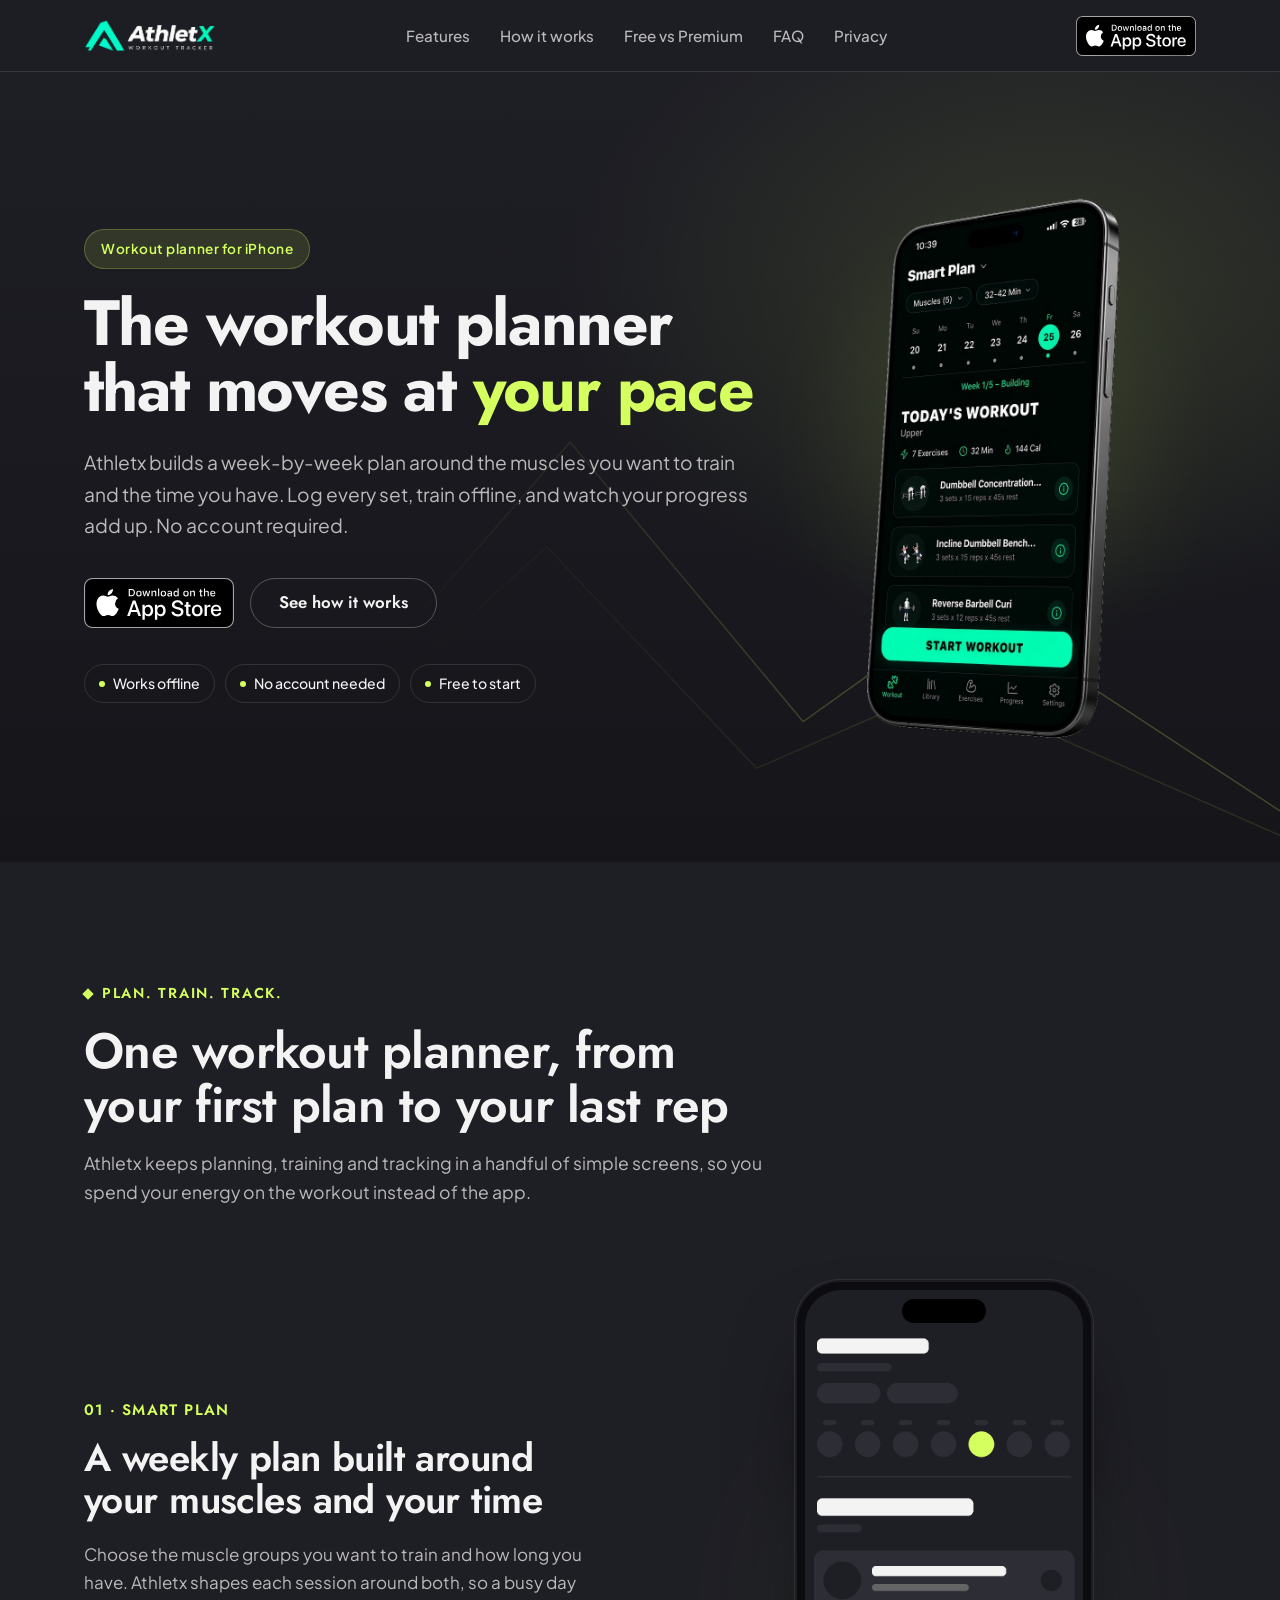
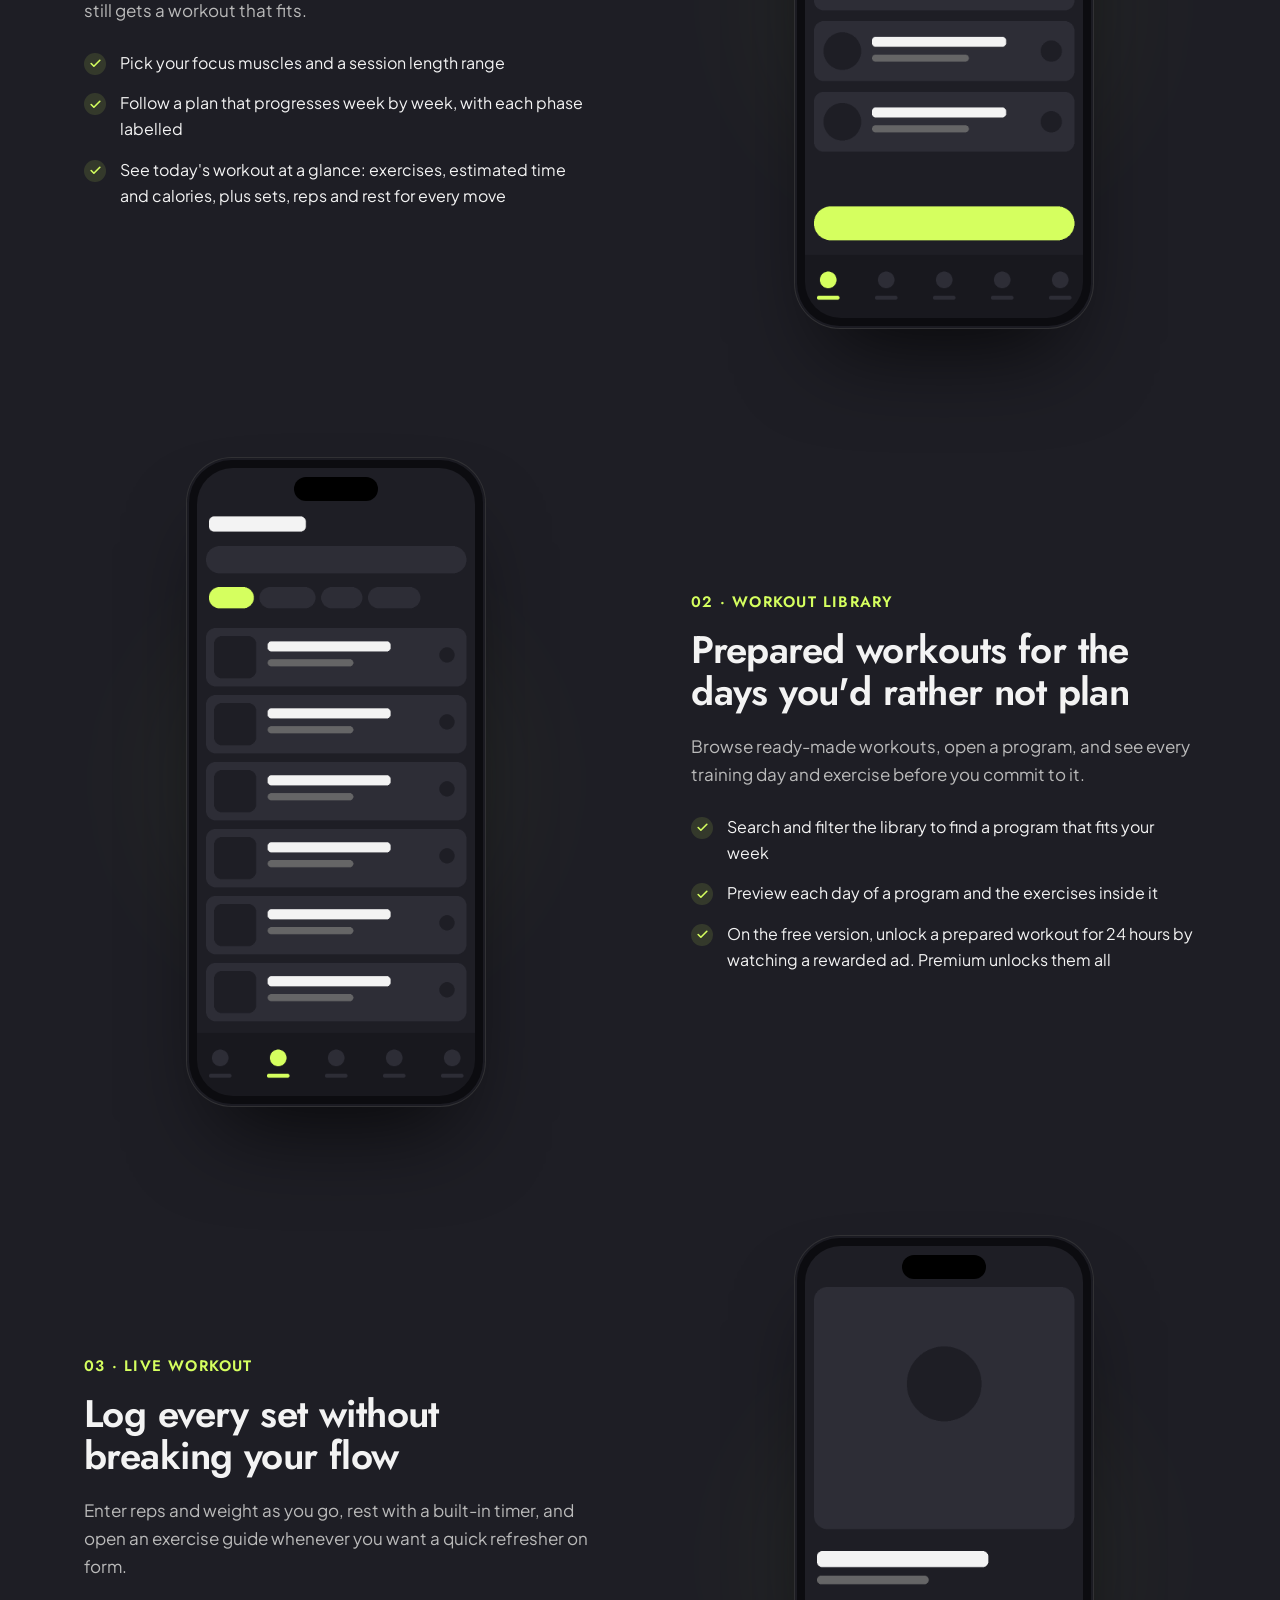
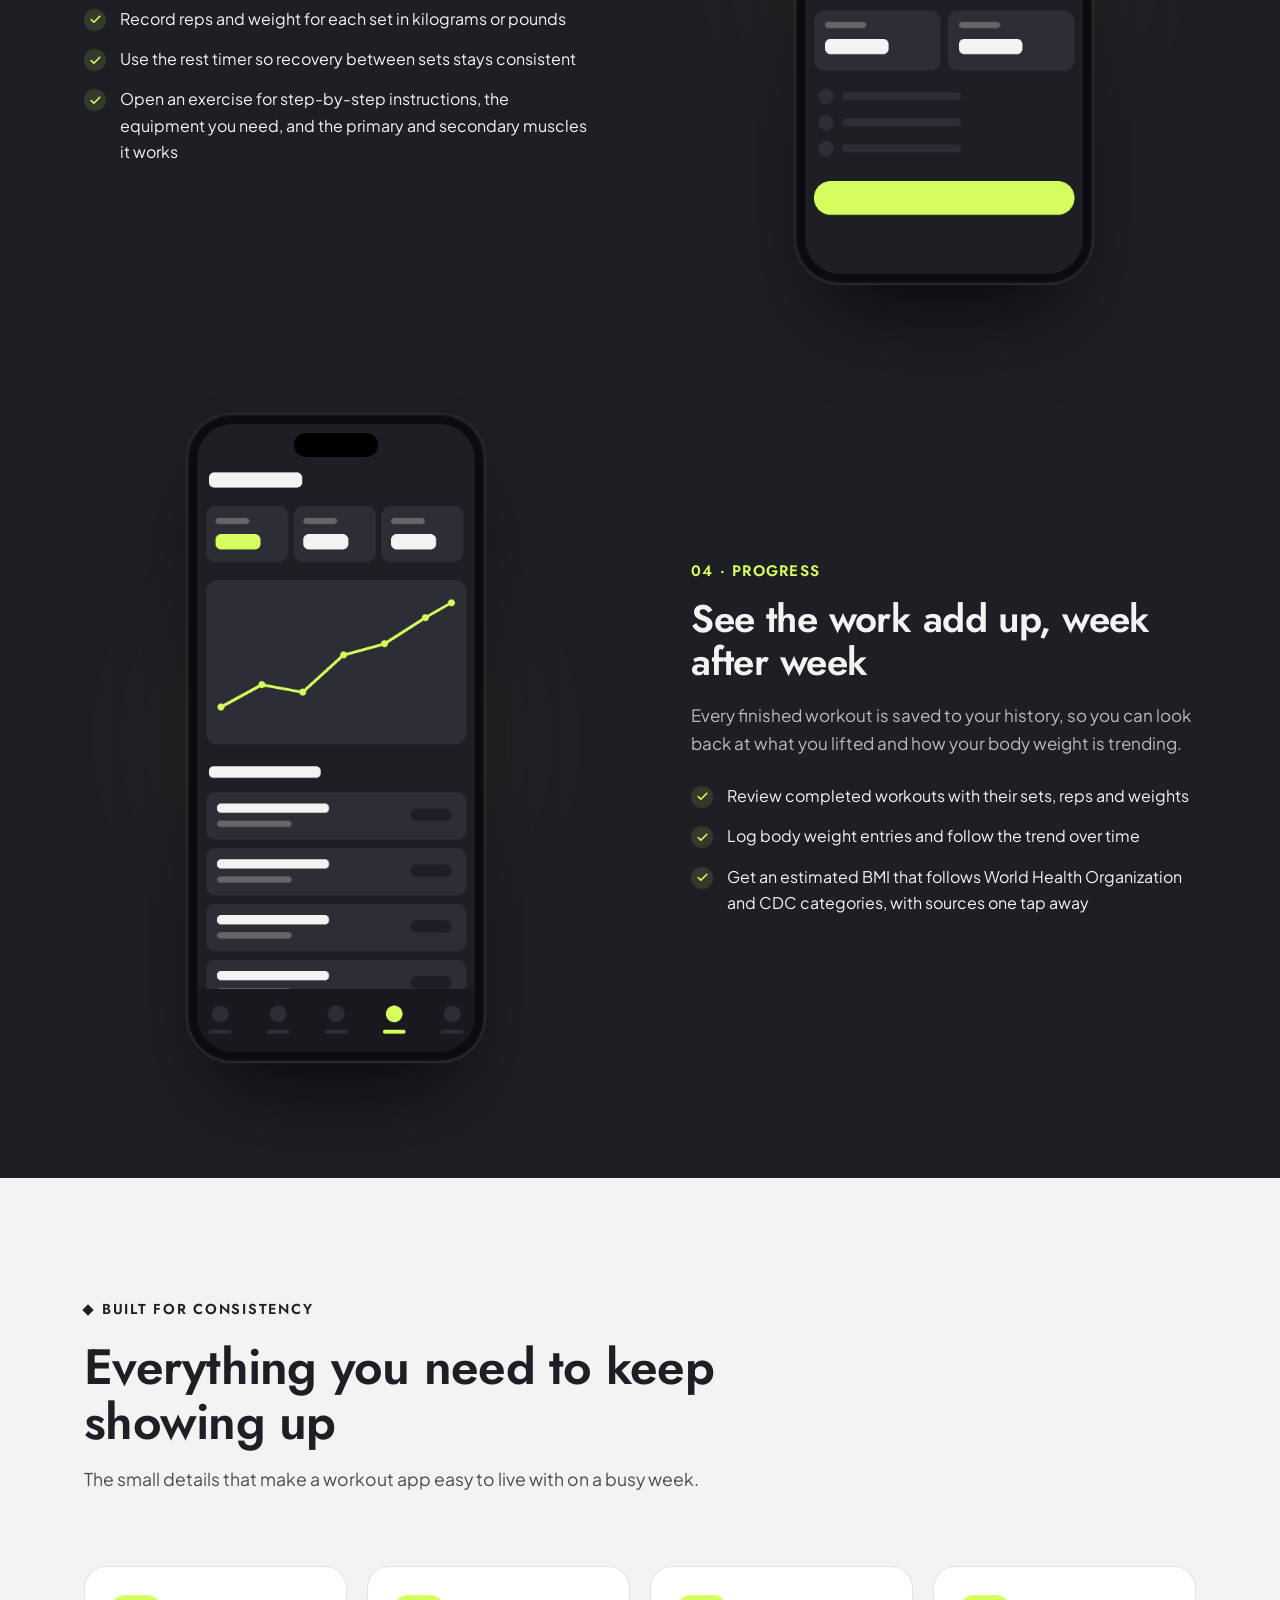
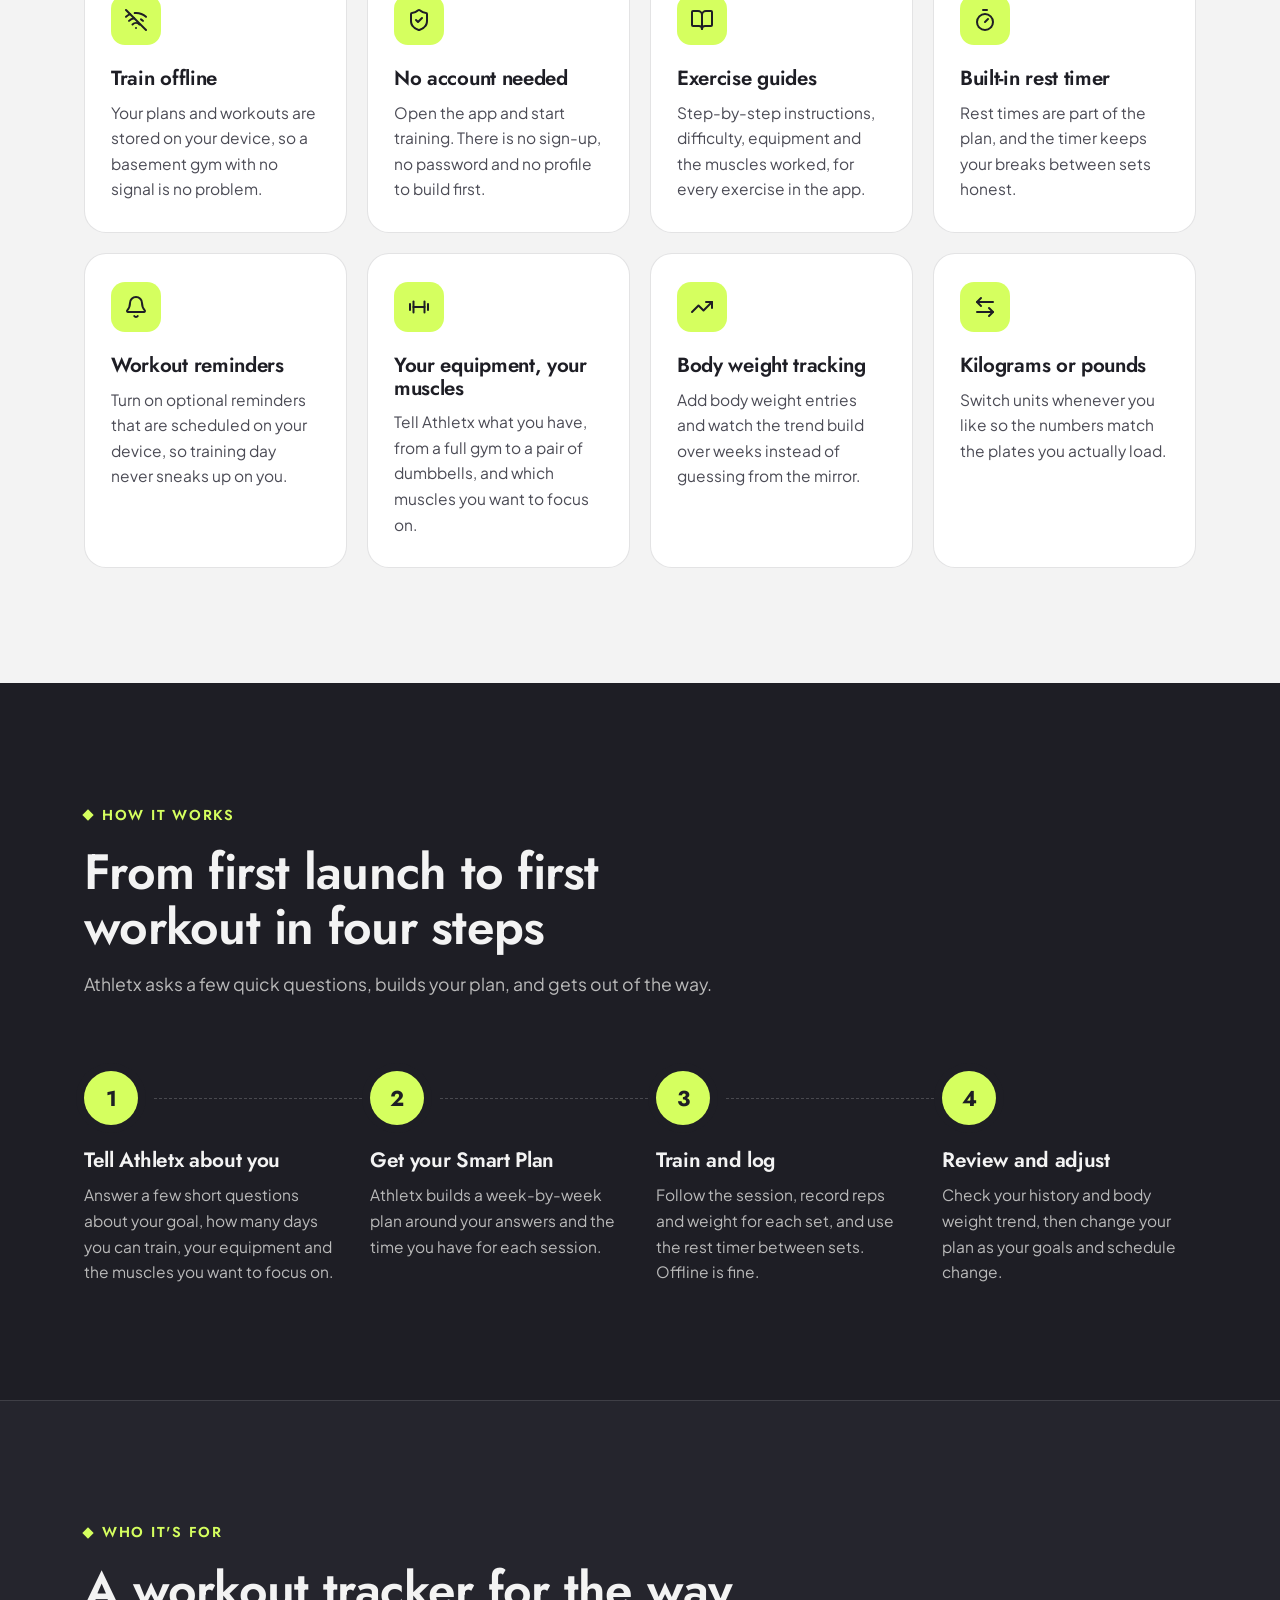
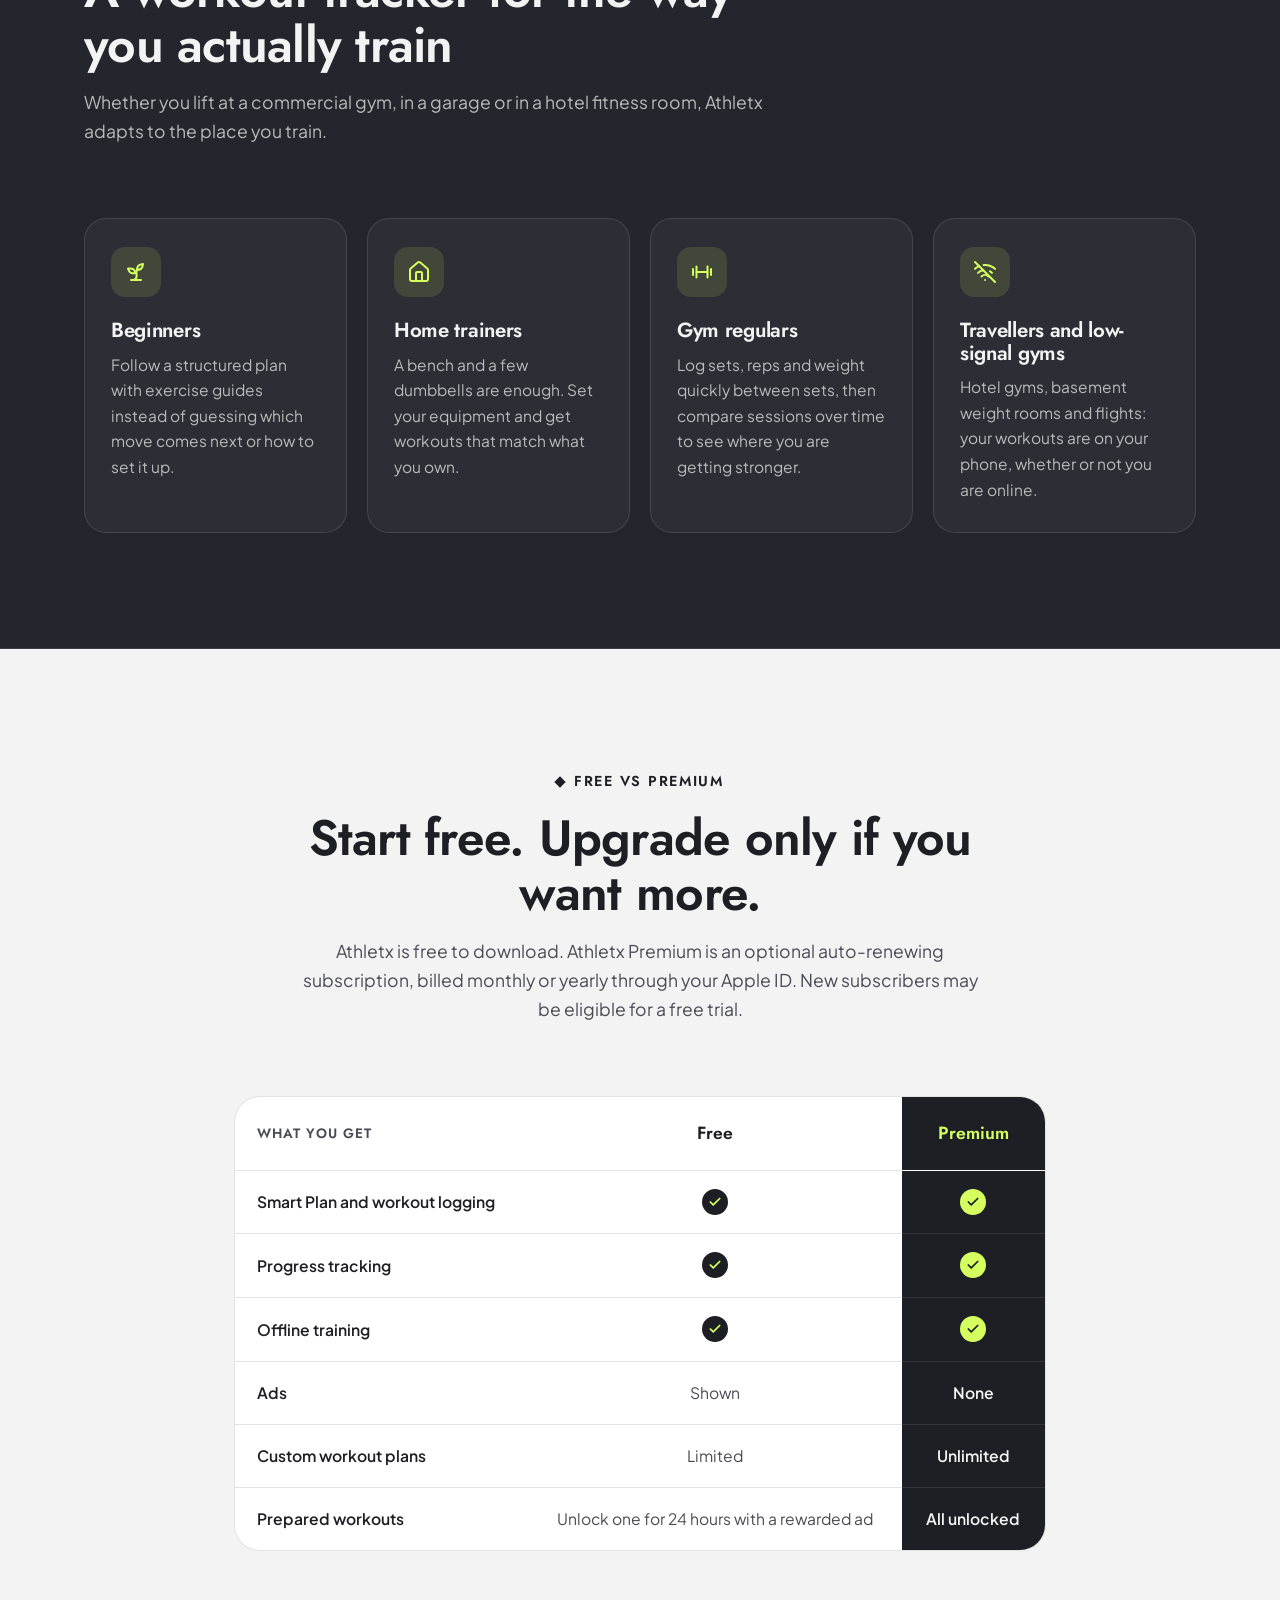
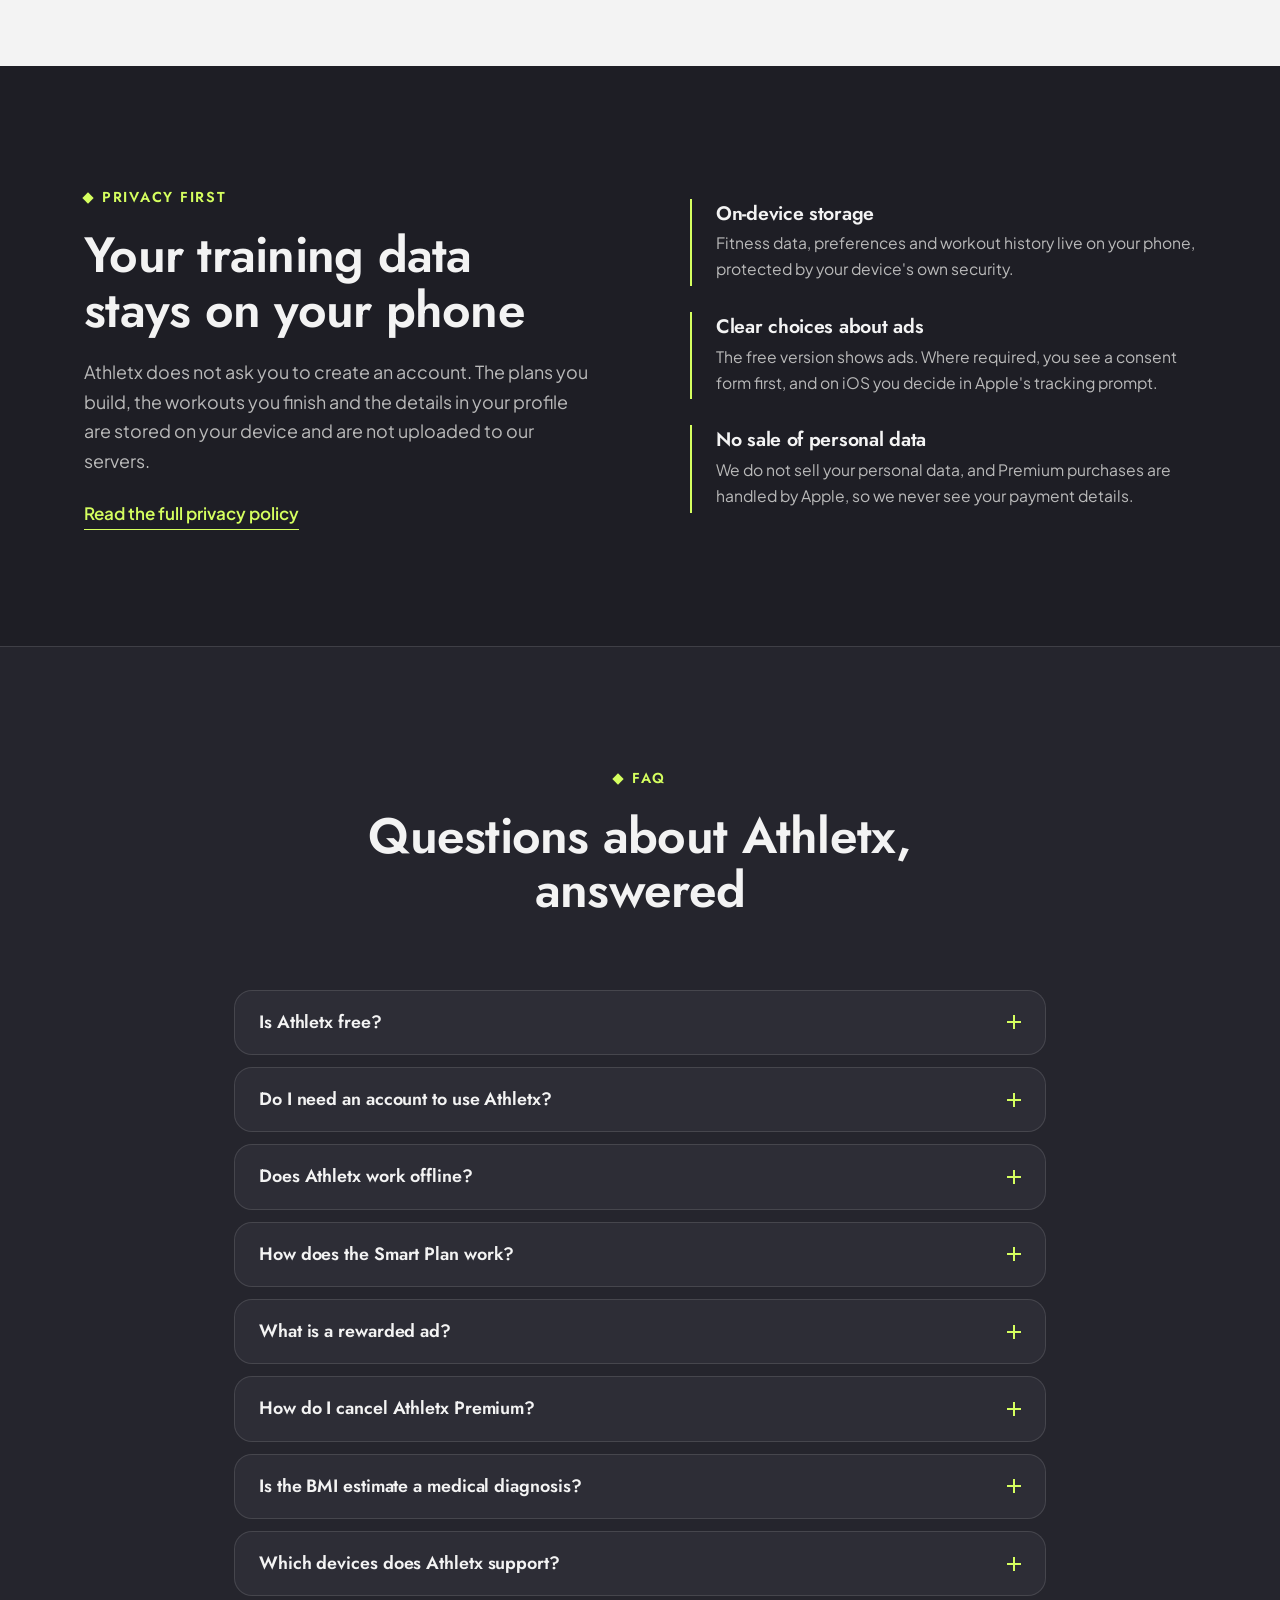
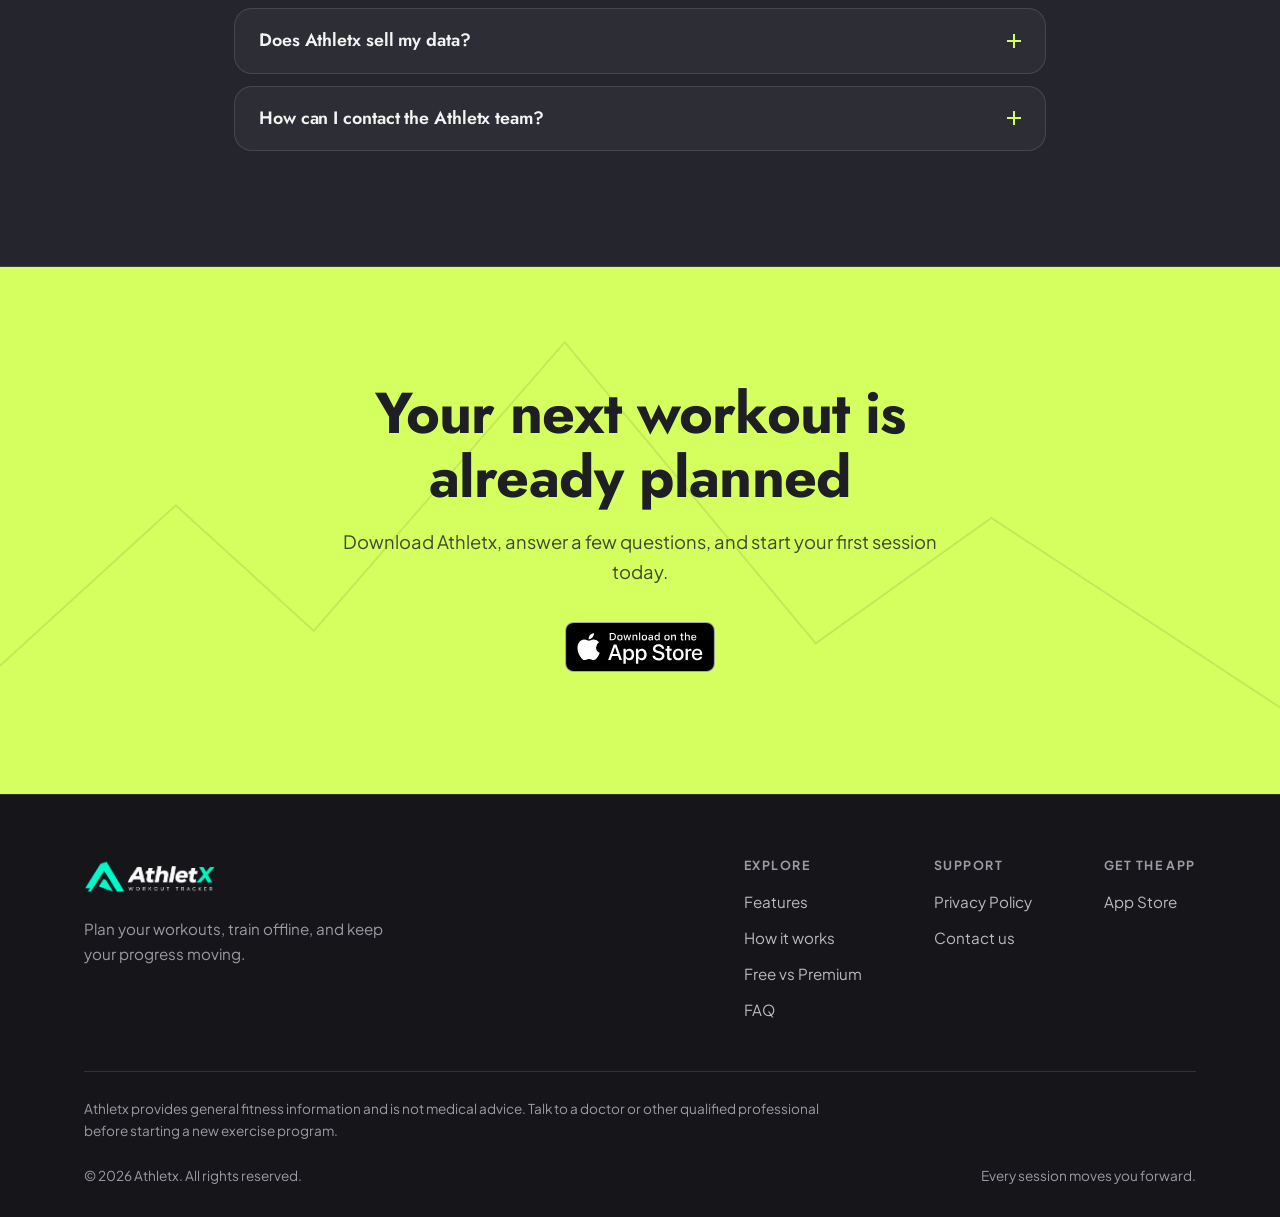
==== commit 7b903fe8: "Redesign website with SEO-optimized content - New design matching the app redesign palette (raisin b" ====
--- a/index.html
+++ b/index.html
@@ -3,191 +3,675 @@
 <head>
 <meta charset="UTF-8">
 <meta name="viewport" content="width=device-width, initial-scale=1.0">
-<title>Athletx — Your workouts. Your pace. Your progress.</title>
-<meta name="description" content="Plan workouts around your goals, train offline, and track your progress with Athletx, your workout companion.">
-<link rel="icon" type="image/png" href="assets/favicon-32.png">
-
-<!-- Google Fonts: Poppins (display) + Inter (body) -->
-<link rel="preconnect" href="https://fonts.googleapis.com">
-<link rel="preconnect" href="https://fonts.gstatic.com" crossorigin>
-<link href="https://fonts.googleapis.com/css2?family=Inter:wght@400;500;600&family=Poppins:wght@600;700&display=swap" rel="stylesheet">
-
+
+<!-- ===== Primary SEO ===== -->
+<title>Athletx: Workout Planner &amp; Gym Tracker for iPhone</title>
+<meta name="description" content="Athletx is a workout planner for iPhone. Build a week-by-week Smart Plan, log sets and reps, and train offline with no account. Free to start.">
+<link rel="canonical" href="https://oussamachkir.github.io/athletx-website/">
+<link rel="alternate" hreflang="en" href="https://oussamachkir.github.io/athletx-website/">
+<link rel="alternate" hreflang="x-default" href="https://oussamachkir.github.io/athletx-website/">
+<meta name="robots" content="index, follow, max-image-preview:large, max-snippet:-1">
+<meta name="theme-color" content="#1e1e25">
+<meta name="apple-itunes-app" content="app-id=6818331268">
+
+<!-- ===== Open Graph / Twitter ===== -->
+<meta property="og:type" content="website">
+<meta property="og:site_name" content="Athletx">
+<meta property="og:locale" content="en_US">
+<meta property="og:title" content="Athletx: Workout Planner &amp; Gym Tracker for iPhone">
+<meta property="og:description" content="Build a week-by-week Smart Plan, log every set and rep, and train offline. No account needed.">
+<meta property="og:url" content="https://oussamachkir.github.io/athletx-website/">
+<meta property="og:image" content="https://oussamachkir.github.io/athletx-website/assets/og-image.png">
+<meta property="og:image:width" content="1200">
+<meta property="og:image:height" content="630">
+<meta property="og:image:alt" content="Athletx workout planner app for iPhone">
+<meta name="twitter:card" content="summary_large_image">
+<meta name="twitter:title" content="Athletx: Workout Planner &amp; Gym Tracker for iPhone">
+<meta name="twitter:description" content="Build a week-by-week Smart Plan, log every set and rep, and train offline. No account needed.">
+<meta name="twitter:image" content="https://oussamachkir.github.io/athletx-website/assets/og-image.png">
+<meta name="twitter:image:alt" content="Athletx workout planner app for iPhone">
+
+<!-- ===== Icons, fonts (self-hosted), styles ===== -->
+<link rel="icon" type="image/png" sizes="32x32" href="assets/favicon-32.png">
+<link rel="apple-touch-icon" href="assets/logo-200.png">
+<link rel="preload" href="assets/fonts/jost-latin-wght.woff2" as="font" type="font/woff2" crossorigin>
+<link rel="preload" href="assets/fonts/plus-jakarta-sans-latin-wght.woff2" as="font" type="font/woff2" crossorigin>
 <link rel="stylesheet" href="css/style.css">
+
+<!-- ===== Structured data (JSON-LD) =====
+     The FAQPage text below must match the visible FAQ section word for word. -->
+<script type="application/ld+json">
+{
+  "@context": "https://schema.org",
+  "@graph": [
+    {
+      "@type": "Organization",
+      "@id": "https://oussamachkir.github.io/athletx-website/#org",
+      "name": "Athletx",
+      "url": "https://oussamachkir.github.io/athletx-website/",
+      "logo": {
+        "@type": "ImageObject",
+        "url": "https://oussamachkir.github.io/athletx-website/assets/logo-200.png",
+        "width": 200,
+        "height": 200
+      },
+      "sameAs": [
+        "https://apps.apple.com/us/app/athletx-workout-planner/id6818331268"
+      ],
+      "contactPoint": {
+        "@type": "ContactPoint",
+        "contactType": "customer support",
+        "email": "oussama501chkir@gmail.com",
+        "availableLanguage": [
+          "English"
+        ]
+      }
+    },
+    {
+      "@type": "WebSite",
+      "@id": "https://oussamachkir.github.io/athletx-website/#website",
+      "url": "https://oussamachkir.github.io/athletx-website/",
+      "name": "Athletx",
+      "description": "Athletx is a workout planner and gym tracker for iPhone.",
+      "inLanguage": "en",
+      "publisher": {
+        "@id": "https://oussamachkir.github.io/athletx-website/#org"
+      }
+    },
+    {
+      "@type": "MobileApplication",
+      "@id": "https://oussamachkir.github.io/athletx-website/#app",
+      "name": "Athletx: Workout Planner",
+      "alternateName": "Athletx",
+      "description": "Workout planner and gym tracker for iPhone with week-by-week Smart Plans, set-by-set logging, offline training and no account required.",
+      "operatingSystem": "iOS",
+      "applicationCategory": "HealthApplication",
+      "applicationSubCategory": "Fitness",
+      "url": "https://oussamachkir.github.io/athletx-website/",
+      "downloadUrl": "https://apps.apple.com/us/app/athletx-workout-planner/id6818331268",
+      "installUrl": "https://apps.apple.com/us/app/athletx-workout-planner/id6818331268",
+      "image": "https://oussamachkir.github.io/athletx-website/assets/og-image.png",
+      "inLanguage": "en",
+      "isAccessibleForFree": true,
+      "offers": {
+        "@type": "Offer",
+        "price": "0",
+        "priceCurrency": "USD",
+        "description": "Free to download. Optional Athletx Premium subscription available as an in-app purchase."
+      },
+      "featureList": [
+        "Week-by-week Smart Plan built around your muscles and session length",
+        "Prepared workout library",
+        "Set-by-set logging of reps and weight in kg or lb",
+        "Built-in rest timer",
+        "Exercise guides with steps, equipment and muscles worked",
+        "Body weight tracking and estimated BMI with cited sources",
+        "Optional workout reminders",
+        "Offline training",
+        "No account required"
+      ],
+      "publisher": {
+        "@id": "https://oussamachkir.github.io/athletx-website/#org"
+      }
+    },
+    {
+      "@type": "FAQPage",
+      "@id": "https://oussamachkir.github.io/athletx-website/#faq",
+      "mainEntity": [
+        {
+          "@type": "Question",
+          "name": "Is Athletx free?",
+          "acceptedAnswer": {
+            "@type": "Answer",
+            "text": "Yes. Athletx is free to download and use. The free version shows ads, and Athletx Premium is an optional auto-renewing subscription that removes ads, unlocks unlimited custom plans and unlocks all prepared workouts."
+          }
+        },
+        {
+          "@type": "Question",
+          "name": "Do I need an account to use Athletx?",
+          "acceptedAnswer": {
+            "@type": "Answer",
+            "text": "No. Athletx does not require an account or a sign-up. Your plans, workouts and history are stored on your device."
+          }
+        },
+        {
+          "@type": "Question",
+          "name": "Does Athletx work offline?",
+          "acceptedAnswer": {
+            "@type": "Answer",
+            "text": "Yes. Your plans and workouts are stored on your device, so you can train without an internet connection. Features that need the internet, such as showing ads or making a purchase, need a connection."
+          }
+        },
+        {
+          "@type": "Question",
+          "name": "How does the Smart Plan work?",
+          "acceptedAnswer": {
+            "@type": "Answer",
+            "text": "You choose the muscle groups you want to train and how long you have for each session. Athletx then builds your workouts with sets, reps and rest times, and the plan progresses week by week."
+          }
+        },
+        {
+          "@type": "Question",
+          "name": "What is a rewarded ad?",
+          "acceptedAnswer": {
+            "@type": "Answer",
+            "text": "On the free version, you can watch a rewarded ad to unlock one prepared workout for 24 hours. Athletx Premium unlocks all prepared workouts and removes ads."
+          }
+        },
+        {
+          "@type": "Question",
+          "name": "How do I cancel Athletx Premium?",
+          "acceptedAnswer": {
+            "@type": "Answer",
+            "text": "Subscriptions are managed in your Apple ID account settings. To avoid being charged for the next period, cancel at least 24 hours before the current period ends. You can also restore a previous purchase from the Premium screen in the app."
+          }
+        },
+        {
+          "@type": "Question",
+          "name": "Is the BMI estimate a medical diagnosis?",
+          "acceptedAnswer": {
+            "@type": "Answer",
+            "text": "No. The BMI shown in Athletx is a general screening estimate calculated on your device, using standard categories published by public health authorities such as the World Health Organization and the CDC. It is not a diagnosis and it is not medical advice."
+          }
+        },
+        {
+          "@type": "Question",
+          "name": "Which devices does Athletx support?",
+          "acceptedAnswer": {
+            "@type": "Answer",
+            "text": "Athletx is available for iPhone on the App Store."
+          }
+        },
+        {
+          "@type": "Question",
+          "name": "Does Athletx sell my data?",
+          "acceptedAnswer": {
+            "@type": "Answer",
+            "text": "No. We do not sell your personal data. Your workout data stays on your device, and the third-party services used for ads and subscriptions handle limited information under their own privacy policies."
+          }
+        },
+        {
+          "@type": "Question",
+          "name": "How can I contact the Athletx team?",
+          "acceptedAnswer": {
+            "@type": "Answer",
+            "text": "Email oussama501chkir@gmail.com with questions, feedback or privacy requests."
+          }
+        }
+      ]
+    }
+  ]
+}
+</script>
 </head>
 <body>
+<a class="skip-link" href="#main">Skip to content</a>
 
 <!-- ===== Navbar ===== -->
 <header class="navbar">
   <div class="container">
-    <a href="index.html" class="brand">
-      <img src="assets/logo-web.png" alt="Athletx logo">
-     
+    <a href="./" class="brand" aria-label="Athletx home">
+      <!-- IMAGE SLOT: logo. Replace assets/logo-web.png (any width, keep a horizontal logo ~ 4:1 and a transparent background). -->
+      <img src="assets/logo-web.png" alt="Athletx" width="132" height="36">
     </a>
 
-    <nav class="nav-links" id="navLinks">
-      <a href="index.html">Home</a>
-      <a href="privacy.html">Privacy Policy</a>
+    <nav class="nav-links" id="navLinks" aria-label="Main">
+      <a href="#features">Features</a>
+      <a href="#how">How it works</a>
+      <a href="#plans">Free vs Premium</a>
+      <a href="#faq">FAQ</a>
+      <a href="privacy.html">Privacy</a>
     </nav>
 
     <div class="nav-cta">
       <a href="https://apps.apple.com/us/app/athletx-workout-planner/id6818331268" class="app-store-badge">
-        <img src="./assets/Download_on_the_App_Store_Badge_US-UK_RGB_blk_092917.svg" alt="Download on the App Store" />
+        <img src="assets/Download_on_the_App_Store_Badge_US-UK_RGB_blk_092917.svg" alt="Download Athletx on the App Store" width="150" height="50">
       </a>
-      <button class="nav-toggle" id="navToggle" aria-label="Toggle menu" aria-expanded="false" aria-controls="navLinks">
+      <button class="nav-toggle" id="navToggle" type="button" aria-label="Toggle menu" aria-expanded="false" aria-controls="navLinks">
         <span></span><span></span><span></span>
       </button>
     </div>
   </div>
 </header>
 
+<main id="main">
+
 <!-- ===== Hero ===== -->
-<section class="hero">
-  <div class="peak-field" aria-hidden="true">
-    <div class="peak p1"></div>
-    <div class="peak p2"></div>
-    <div class="peak p3"></div>
-    <div class="peak p4"></div>
-  </div>
-
-  <div class="container">
+<section class="hero" aria-labelledby="hero-title">
+  <svg class="hero-peaks" viewBox="0 0 1200 420" preserveAspectRatio="xMidYMax slice" aria-hidden="true" focusable="false">
+    <path d="M0 400 L230 190 L340 290 L540 60 L740 300 L880 200 L1200 410" />
+    <path d="M0 420 L180 280 L300 350 L520 150 L700 340 L860 270 L1200 420" />
+  </svg>
+
+  <div class="container hero-grid">
     <div class="hero-copy">
-      <div class="eyebrow">Your workout companion</div>
-      <h1>Make every workout count.<br><span class="accent-word">Reach your goals.</span></h1>
-      <p class="lead">Create a workout plan around what you want to achieve, train wherever you are, even offline and track every step of your progress with Athletx.</p>
+      <p class="eyebrow">Workout planner for iPhone</p>
+      <h1 id="hero-title">The workout planner that moves at <span class="mark">your pace</span></h1>
+      <p class="lead">Athletx builds a week-by-week plan around the muscles you want to train and the time you have. Log every set, train offline, and watch your progress add up. No account required.</p>
 
       <div class="hero-actions">
         <a href="https://apps.apple.com/us/app/athletx-workout-planner/id6818331268" class="app-store-badge">
-          <img src="./assets/Download_on_the_App_Store_Badge_US-UK_RGB_blk_092917.svg" alt="Download on the App Store" />
+          <img src="assets/Download_on_the_App_Store_Badge_US-UK_RGB_blk_092917.svg" alt="Download Athletx on the App Store" width="150" height="50">
         </a>
         <a href="#how" class="btn btn-ghost">See how it works</a>
       </div>
 
+      <ul class="chips" aria-label="Highlights">
+        <li>Works offline</li>
+        <li>No account needed</li>
+        <li>Free to start</li>
+      </ul>
     </div>
 
     <div class="hero-visual">
-      <div class="device-glow" aria-hidden="true"></div>
-      <div class="device">
-       <img src="./assets/mockup-home.png" alt="dashboard screen Athletx workout app" />
-      </div>
-    </div>
-  </div>
-</section>
-
-<!-- ===== Features ===== -->
-<section class="features" id="features">
+      <div class="hero-glow" aria-hidden="true"></div>
+      <!-- IMAGE SLOT: hero. Replace assets/mockup-home.png. Best as a transparent PNG of a phone mockup, about 768 x 1360 px.
+           If you change the screen shown, update the alt text. -->
+      <img class="hero-phone" src="assets/mockup-home.png" alt="Athletx Smart Plan screen showing today's workout with sets, reps and rest times" width="768" height="1360" fetchpriority="high">
+    </div>
+  </div>
+</section>
+
+<!-- ===== Feature showcase ===== -->
+<section class="section" id="features" aria-labelledby="features-title">
   <div class="container">
     <div class="section-head">
-      <h2>A plan that fits your life. Progress you can see.</h2>
-      <p>Build a routine that works for you, keep training without a connection, and see how far you’ve come.</p>
-    </div>
-
-    <div class="feature-grid">
-      <div class="feature-card">
-        <div class="feature-icon">
-          <svg width="22" height="22" viewBox="0 0 24 24" fill="none" aria-hidden="true"><path d="M4 5.5A2.5 2.5 0 0 1 6.5 3H20v16H6.5A2.5 2.5 0 0 0 4 21.5v-16Z" stroke="currentColor" stroke-width="2" stroke-linejoin="round"/><path d="M4 17.5A2.5 2.5 0 0 1 6.5 15H20M8 7h8M8 10h6" stroke="currentColor" stroke-width="2" stroke-linecap="round"/></svg>
+      <p class="kicker">Plan. Train. Track.</p>
+      <h2 id="features-title">One workout planner, from your first plan to your last rep</h2>
+      <p>Athletx keeps planning, training and tracking in a handful of simple screens, so you spend your energy on the workout instead of the app.</p>
+    </div>
+
+    <article class="showcase">
+      <div class="showcase-copy">
+        <p class="step-tag">01 · Smart Plan</p>
+        <h3>A weekly plan built around your muscles and your time</h3>
+        <p>Choose the muscle groups you want to train and how long you have. Athletx shapes each session around both, so a busy day still gets a workout that fits.</p>
+        <ul class="ticks">
+          <li>Pick your focus muscles and a session length range</li>
+          <li>Follow a plan that progresses week by week, with each phase labelled</li>
+          <li>See today's workout at a glance: exercises, estimated time and calories, plus sets, reps and rest for every move</li>
+        </ul>
+      </div>
+      <div class="showcase-visual">
+        <div class="phone">
+          <!-- IMAGE SLOT: assets/screens/screen-plan.png. Any iPhone screenshot works (about 1170 x 2532 px). -->
+          <img src="assets/screens/screen-plan.png" alt="Athletx Smart Plan screen with today's workout" width="780" height="1688" loading="lazy" decoding="async">
         </div>
-        <h3>Smart workout plans</h3>
-        <p>Set your goal and create a structured workout plan to guide your training.</p>
-      </div>
-
-      <div class="feature-card">
-        <div class="feature-icon">
-          <svg width="22" height="22" viewBox="0 0 24 24" fill="none" aria-hidden="true"><path d="M4 19V5M4 19h17" stroke="currentColor" stroke-width="2" stroke-linecap="round"/><path d="m7 15 4-4 3 2 6-7" stroke="currentColor" stroke-width="2" stroke-linecap="round" stroke-linejoin="round"/><path d="M16 6h4v4" stroke="currentColor" stroke-width="2" stroke-linecap="round" stroke-linejoin="round"/></svg>
+      </div>
+    </article>
+
+    <article class="showcase reverse">
+      <div class="showcase-copy">
+        <p class="step-tag">02 · Workout library</p>
+        <h3>Prepared workouts for the days you'd rather not plan</h3>
+        <p>Browse ready-made workouts, open a program, and see every training day and exercise before you commit to it.</p>
+        <ul class="ticks">
+          <li>Search and filter the library to find a program that fits your week</li>
+          <li>Preview each day of a program and the exercises inside it</li>
+          <li>On the free version, unlock a prepared workout for 24 hours by watching a rewarded ad. Premium unlocks them all</li>
+        </ul>
+      </div>
+      <div class="showcase-visual">
+        <div class="phone">
+          <!-- IMAGE SLOT: assets/screens/screen-library.png -->
+          <img src="assets/screens/screen-library.png" alt="Athletx workout library screen with prepared programs" width="780" height="1688" loading="lazy" decoding="async">
         </div>
-        <h3>Progress tracking</h3>
-        <p>Record your workouts and follow your progress over time, one session at a time.</p>
-      </div>
-
-      <div class="feature-card">
-        <div class="feature-icon">
-          <svg width="22" height="22" viewBox="0 0 24 24" fill="none" aria-hidden="true"><path d="M12 3v3M12 18v3M3 12h3M18 12h3M5.64 5.64l2.12 2.12m8.48 8.48 2.12 2.12m0-12.72-2.12 2.12m-8.48 8.48-2.12 2.12" stroke="currentColor" stroke-width="2" stroke-linecap="round"/><circle cx="12" cy="12" r="4" stroke="currentColor" stroke-width="2"/></svg>
+      </div>
+    </article>
+
+    <article class="showcase">
+      <div class="showcase-copy">
+        <p class="step-tag">03 · Live workout</p>
+        <h3>Log every set without breaking your flow</h3>
+        <p>Enter reps and weight as you go, rest with a built-in timer, and open an exercise guide whenever you want a quick refresher on form.</p>
+        <ul class="ticks">
+          <li>Record reps and weight for each set in kilograms or pounds</li>
+          <li>Use the rest timer so recovery between sets stays consistent</li>
+          <li>Open an exercise for step-by-step instructions, the equipment you need, and the primary and secondary muscles it works</li>
+        </ul>
+      </div>
+      <div class="showcase-visual">
+        <div class="phone">
+          <!-- IMAGE SLOT: assets/screens/screen-workout.png -->
+          <img src="assets/screens/screen-workout.png" alt="Athletx live workout screen for logging reps and weight" width="780" height="1688" loading="lazy" decoding="async">
         </div>
+      </div>
+    </article>
+
+    <article class="showcase reverse">
+      <div class="showcase-copy">
+        <p class="step-tag">04 · Progress</p>
+        <h3>See the work add up, week after week</h3>
+        <p>Every finished workout is saved to your history, so you can look back at what you lifted and how your body weight is trending.</p>
+        <ul class="ticks">
+          <li>Review completed workouts with their sets, reps and weights</li>
+          <li>Log body weight entries and follow the trend over time</li>
+          <li>Get an estimated BMI that follows World Health Organization and CDC categories, with sources one tap away</li>
+        </ul>
+      </div>
+      <div class="showcase-visual">
+        <div class="phone">
+          <!-- IMAGE SLOT: assets/screens/screen-progress.png -->
+          <img src="assets/screens/screen-progress.png" alt="Athletx progress screen with workout history and body weight chart" width="780" height="1688" loading="lazy" decoding="async">
+        </div>
+      </div>
+    </article>
+  </div>
+</section>
+
+<!-- ===== Everything you need (light) ===== -->
+<section class="section section--paper" id="everything" aria-labelledby="everything-title">
+  <div class="container">
+    <div class="section-head">
+      <p class="kicker">Built for consistency</p>
+      <h2 id="everything-title">Everything you need to keep showing up</h2>
+      <p>The small details that make a workout app easy to live with on a busy week.</p>
+    </div>
+
+    <div class="card-grid card-grid--4">
+      <article class="card">
+        <div class="card-icon"><svg viewBox="0 0 24 24" aria-hidden="true"><path d="M12 20h.01"/><path d="M8.5 16.429a5 5 0 0 1 7 0"/><path d="M5 12.859a10 10 0 0 1 5.17-2.69"/><path d="M19 12.859a10 10 0 0 0-2.007-1.523"/><path d="M2 8.82a15 15 0 0 1 4.177-2.643"/><path d="M22 8.82a15 15 0 0 0-11.288-3.764"/><path d="m2 2 20 20"/></svg></div>
         <h3>Train offline</h3>
-        <p>Your workouts are ready when you are—even when your internet connection isn’t.</p>
-      </div>
-
-      <div class="feature-card">
-        <div class="feature-icon">
-          <svg width="22" height="22" viewBox="0 0 24 24" fill="none" aria-hidden="true"><rect x="5" y="4" width="14" height="17" rx="2" stroke="currentColor" stroke-width="2"/><path d="M9 4.5h6M8 10h8M8 14h8M8 18h5" stroke="currentColor" stroke-width="2" stroke-linecap="round"/></svg>
-        </div>
-        <h3>Workouts in one place</h3>
-        <p>Keep your plan and training sessions together, so it’s easy to know what’s next.</p>
-      </div>
+        <p>Your plans and workouts are stored on your device, so a basement gym with no signal is no problem.</p>
+      </article>
+      <article class="card">
+        <div class="card-icon"><svg viewBox="0 0 24 24" aria-hidden="true"><path d="M20 13c0 5-3.5 7.5-7.66 8.95a1 1 0 0 1-.67-.01C7.5 20.5 4 18 4 13V6a1 1 0 0 1 1-1c2 0 4.5-1.2 6.24-2.72a1.17 1.17 0 0 1 1.52 0C14.51 3.81 17 5 19 5a1 1 0 0 1 1 1z"/><path d="m9 12 2 2 4-4"/></svg></div>
+        <h3>No account needed</h3>
+        <p>Open the app and start training. There is no sign-up, no password and no profile to build first.</p>
+      </article>
+      <article class="card">
+        <div class="card-icon"><svg viewBox="0 0 24 24" aria-hidden="true"><path d="M12 7v14"/><path d="M3 18a1 1 0 0 1-1-1V4a1 1 0 0 1 1-1h5a4 4 0 0 1 4 4 4 4 0 0 1 4-4h5a1 1 0 0 1 1 1v13a1 1 0 0 1-1 1h-6a3 3 0 0 0-3 3 3 3 0 0 0-3-3z"/></svg></div>
+        <h3>Exercise guides</h3>
+        <p>Step-by-step instructions, difficulty, equipment and the muscles worked, for every exercise in the app.</p>
+      </article>
+      <article class="card">
+        <div class="card-icon"><svg viewBox="0 0 24 24" aria-hidden="true"><line x1="10" x2="14" y1="2" y2="2"/><line x1="12" x2="15" y1="14" y2="11"/><circle cx="12" cy="14" r="8"/></svg></div>
+        <h3>Built-in rest timer</h3>
+        <p>Rest times are part of the plan, and the timer keeps your breaks between sets honest.</p>
+      </article>
+      <article class="card">
+        <div class="card-icon"><svg viewBox="0 0 24 24" aria-hidden="true"><path d="M10.268 21a2 2 0 0 0 3.464 0"/><path d="M3.262 15.326A1 1 0 0 0 4 17h16a1 1 0 0 0 .74-1.673C19.41 13.956 18 12.499 18 8A6 6 0 0 0 6 8c0 4.499-1.411 5.956-2.738 7.326"/></svg></div>
+        <h3>Workout reminders</h3>
+        <p>Turn on optional reminders that are scheduled on your device, so training day never sneaks up on you.</p>
+      </article>
+      <article class="card">
+        <div class="card-icon"><svg viewBox="0 0 24 24" aria-hidden="true"><path d="M6.5 6.5v11"/><path d="M17.5 6.5v11"/><path d="M3 9v6"/><path d="M21 9v6"/><path d="M6.5 12h11"/></svg></div>
+        <h3>Your equipment, your muscles</h3>
+        <p>Tell Athletx what you have, from a full gym to a pair of dumbbells, and which muscles you want to focus on.</p>
+      </article>
+      <article class="card">
+        <div class="card-icon"><svg viewBox="0 0 24 24" aria-hidden="true"><path d="M16 7h6v6"/><path d="m22 7-8.5 8.5-5-5L2 17"/></svg></div>
+        <h3>Body weight tracking</h3>
+        <p>Add body weight entries and watch the trend build over weeks instead of guessing from the mirror.</p>
+      </article>
+      <article class="card">
+        <div class="card-icon"><svg viewBox="0 0 24 24" aria-hidden="true"><path d="M8 3 4 7l4 4"/><path d="M4 7h16"/><path d="m16 21 4-4-4-4"/><path d="M20 17H4"/></svg></div>
+        <h3>Kilograms or pounds</h3>
+        <p>Switch units whenever you like so the numbers match the plates you actually load.</p>
+      </article>
     </div>
   </div>
 </section>
 
 <!-- ===== How it works ===== -->
-<section class="how" id="how">
+<section class="section" id="how" aria-labelledby="how-title">
   <div class="container">
     <div class="section-head">
-      <h2>Turn your goal into a routine</h2>
-      <p>Get started with a plan, then build momentum with every workout.</p>
-    </div>
-
-    <div class="steps">
-      <div class="step">
-        <div class="step-peak">1</div>
-        <h3>Choose your goal</h3>
-        <p>Decide what you’re working toward and set up your training.</p>
-      </div>
-      <div class="step">
-        <div class="step-peak">2</div>
-        <h3>Create your plan</h3>
-        <p>Build a smart workout plan to give your sessions structure.</p>
-      </div>
-      <div class="step">
-        <div class="step-peak">3</div>
-        <h3>Train and track</h3>
-        <p>Work out online or offline, record your sessions, and keep moving toward your goal.</p>
-      </div>
-    </div>
-  </div>
-</section>
-
-<!-- ===== CTA ===== -->
-<section class="cta">
-  <div class="container">
-    <h2>Your goals start with one workout</h2>
-    <p>Make a plan, take it offline, and keep track of every step forward.</p>
+      <p class="kicker">How it works</p>
+      <h2 id="how-title">From first launch to first workout in four steps</h2>
+      <p>Athletx asks a few quick questions, builds your plan, and gets out of the way.</p>
+    </div>
+
+    <ol class="steps">
+      <li class="step">
+        <span class="step-num" aria-hidden="true">1</span>
+        <h3>Tell Athletx about you</h3>
+        <p>Answer a few short questions about your goal, how many days you can train, your equipment and the muscles you want to focus on.</p>
+      </li>
+      <li class="step">
+        <span class="step-num" aria-hidden="true">2</span>
+        <h3>Get your Smart Plan</h3>
+        <p>Athletx builds a week-by-week plan around your answers and the time you have for each session.</p>
+      </li>
+      <li class="step">
+        <span class="step-num" aria-hidden="true">3</span>
+        <h3>Train and log</h3>
+        <p>Follow the session, record reps and weight for each set, and use the rest timer between sets. Offline is fine.</p>
+      </li>
+      <li class="step">
+        <span class="step-num" aria-hidden="true">4</span>
+        <h3>Review and adjust</h3>
+        <p>Check your history and body weight trend, then change your plan as your goals and schedule change.</p>
+      </li>
+    </ol>
+  </div>
+</section>
+
+<!-- ===== Who it's for ===== -->
+<section class="section section--alt" id="who" aria-labelledby="who-title">
+  <div class="container">
+    <div class="section-head">
+      <p class="kicker">Who it's for</p>
+      <h2 id="who-title">A workout tracker for the way you actually train</h2>
+      <p>Whether you lift at a commercial gym, in a garage or in a hotel fitness room, Athletx adapts to the place you train.</p>
+    </div>
+
+    <div class="card-grid card-grid--4">
+      <article class="card card--dark">
+        <div class="card-icon"><svg viewBox="0 0 24 24" aria-hidden="true"><path d="M7 20h10"/><path d="M10 20c5.5-2.5.8-6.4 3-10"/><path d="M9.5 9.4c1.1.8 1.8 2.2 2.3 3.7-2 .4-3.5.4-4.8-.3-1.2-.6-2.3-1.9-3-4.2 2.8-.5 4.4 0 5.5.8z"/><path d="M14.1 6a7 7 0 0 0-1.1 4c1.9-.1 3.3-.6 4.3-1.4 1-1 1.6-2.3 1.7-4.6-2.7.1-4 1-4.9 2z"/></svg></div>
+        <h3>Beginners</h3>
+        <p>Follow a structured plan with exercise guides instead of guessing which move comes next or how to set it up.</p>
+      </article>
+      <article class="card card--dark">
+        <div class="card-icon"><svg viewBox="0 0 24 24" aria-hidden="true"><path d="M15 21v-8a1 1 0 0 0-1-1h-4a1 1 0 0 0-1 1v8"/><path d="M3 10a2 2 0 0 1 .709-1.528l7-5.999a2 2 0 0 1 2.582 0l7 5.999A2 2 0 0 1 21 10v9a2 2 0 0 1-2 2H5a2 2 0 0 1-2-2z"/></svg></div>
+        <h3>Home trainers</h3>
+        <p>A bench and a few dumbbells are enough. Set your equipment and get workouts that match what you own.</p>
+      </article>
+      <article class="card card--dark">
+        <div class="card-icon"><svg viewBox="0 0 24 24" aria-hidden="true"><path d="M6.5 6.5v11"/><path d="M17.5 6.5v11"/><path d="M3 9v6"/><path d="M21 9v6"/><path d="M6.5 12h11"/></svg></div>
+        <h3>Gym regulars</h3>
+        <p>Log sets, reps and weight quickly between sets, then compare sessions over time to see where you are getting stronger.</p>
+      </article>
+      <article class="card card--dark">
+        <div class="card-icon"><svg viewBox="0 0 24 24" aria-hidden="true"><path d="M12 20h.01"/><path d="M8.5 16.429a5 5 0 0 1 7 0"/><path d="M5 12.859a10 10 0 0 1 5.17-2.69"/><path d="M19 12.859a10 10 0 0 0-2.007-1.523"/><path d="M2 8.82a15 15 0 0 1 4.177-2.643"/><path d="M22 8.82a15 15 0 0 0-11.288-3.764"/><path d="m2 2 20 20"/></svg></div>
+        <h3>Travellers and low-signal gyms</h3>
+        <p>Hotel gyms, basement weight rooms and flights: your workouts are on your phone, whether or not you are online.</p>
+      </article>
+    </div>
+  </div>
+</section>
+
+<!-- ===== Free vs Premium (light) ===== -->
+<section class="section section--paper" id="plans" aria-labelledby="plans-title">
+  <div class="container container--narrow">
+    <div class="section-head section-head--center">
+      <p class="kicker">Free vs Premium</p>
+      <h2 id="plans-title">Start free. Upgrade only if you want more.</h2>
+      <p>Athletx is free to download. Athletx Premium is an optional auto-renewing subscription, billed monthly or yearly through your Apple ID. New subscribers may be eligible for a free trial.</p>
+    </div>
+
+    <div class="table-wrap">
+      <table class="compare">
+        <caption class="sr-only">Comparison of the free version and Athletx Premium</caption>
+        <thead>
+          <tr>
+            <th scope="col">What you get</th>
+            <th scope="col">Free</th>
+            <th scope="col" class="is-premium">Premium</th>
+          </tr>
+        </thead>
+        <tbody>
+          <tr>
+            <th scope="row">Smart Plan and workout logging</th>
+            <td><span class="yes" aria-label="Included"><svg viewBox="0 0 24 24" aria-hidden="true"><path d="M20 6 9 17l-5-5"/></svg></span></td>
+            <td class="is-premium"><span class="yes" aria-label="Included"><svg viewBox="0 0 24 24" aria-hidden="true"><path d="M20 6 9 17l-5-5"/></svg></span></td>
+          </tr>
+          <tr>
+            <th scope="row">Progress tracking</th>
+            <td><span class="yes" aria-label="Included"><svg viewBox="0 0 24 24" aria-hidden="true"><path d="M20 6 9 17l-5-5"/></svg></span></td>
+            <td class="is-premium"><span class="yes" aria-label="Included"><svg viewBox="0 0 24 24" aria-hidden="true"><path d="M20 6 9 17l-5-5"/></svg></span></td>
+          </tr>
+          <tr>
+            <th scope="row">Offline training</th>
+            <td><span class="yes" aria-label="Included"><svg viewBox="0 0 24 24" aria-hidden="true"><path d="M20 6 9 17l-5-5"/></svg></span></td>
+            <td class="is-premium"><span class="yes" aria-label="Included"><svg viewBox="0 0 24 24" aria-hidden="true"><path d="M20 6 9 17l-5-5"/></svg></span></td>
+          </tr>
+          <tr>
+            <th scope="row">Ads</th>
+            <td>Shown</td>
+            <td class="is-premium">None</td>
+          </tr>
+          <tr>
+            <th scope="row">Custom workout plans</th>
+            <td>Limited</td>
+            <td class="is-premium">Unlimited</td>
+          </tr>
+          <tr>
+            <th scope="row">Prepared workouts</th>
+            <td>Unlock one for 24 hours with a rewarded ad</td>
+            <td class="is-premium">All unlocked</td>
+          </tr>
+        </tbody>
+      </table>
+    </div>
+  </div>
+</section>
+
+<!-- ===== Privacy ===== -->
+<section class="section" id="privacy" aria-labelledby="privacy-title">
+  <div class="container">
+    <div class="privacy-grid">
+      <div>
+        <p class="kicker">Privacy first</p>
+        <h2 id="privacy-title">Your training data stays on your phone</h2>
+        <p class="body-lg">Athletx does not ask you to create an account. The plans you build, the workouts you finish and the details in your profile are stored on your device and are not uploaded to our servers.</p>
+        <p><a class="text-link" href="privacy.html">Read the full privacy policy</a></p>
+      </div>
+
+      <ul class="privacy-list">
+        <li>
+          <h3>On-device storage</h3>
+          <p>Fitness data, preferences and workout history live on your phone, protected by your device's own security.</p>
+        </li>
+        <li>
+          <h3>Clear choices about ads</h3>
+          <p>The free version shows ads. Where required, you see a consent form first, and on iOS you decide in Apple's tracking prompt.</p>
+        </li>
+        <li>
+          <h3>No sale of personal data</h3>
+          <p>We do not sell your personal data, and Premium purchases are handled by Apple, so we never see your payment details.</p>
+        </li>
+      </ul>
+    </div>
+  </div>
+</section>
+
+<!-- ===== FAQ ===== -->
+<section class="section section--alt" id="faq" aria-labelledby="faq-title">
+  <div class="container container--narrow">
+    <div class="section-head section-head--center">
+      <p class="kicker">FAQ</p>
+      <h2 id="faq-title">Questions about Athletx, answered</h2>
+    </div>
+
+    <div class="faq">
+      <details class="faq-item">
+        <summary><h3>Is Athletx free?</h3></summary>
+        <div class="faq-a"><p>Yes. Athletx is free to download and use. The free version shows ads, and Athletx Premium is an optional auto-renewing subscription that removes ads, unlocks unlimited custom plans and unlocks all prepared workouts.</p></div>
+      </details>
+      <details class="faq-item">
+        <summary><h3>Do I need an account to use Athletx?</h3></summary>
+        <div class="faq-a"><p>No. Athletx does not require an account or a sign-up. Your plans, workouts and history are stored on your device.</p></div>
+      </details>
+      <details class="faq-item">
+        <summary><h3>Does Athletx work offline?</h3></summary>
+        <div class="faq-a"><p>Yes. Your plans and workouts are stored on your device, so you can train without an internet connection. Features that need the internet, such as showing ads or making a purchase, need a connection.</p></div>
+      </details>
+      <details class="faq-item">
+        <summary><h3>How does the Smart Plan work?</h3></summary>
+        <div class="faq-a"><p>You choose the muscle groups you want to train and how long you have for each session. Athletx then builds your workouts with sets, reps and rest times, and the plan progresses week by week.</p></div>
+      </details>
+      <details class="faq-item">
+        <summary><h3>What is a rewarded ad?</h3></summary>
+        <div class="faq-a"><p>On the free version, you can watch a rewarded ad to unlock one prepared workout for 24 hours. Athletx Premium unlocks all prepared workouts and removes ads.</p></div>
+      </details>
+      <details class="faq-item">
+        <summary><h3>How do I cancel Athletx Premium?</h3></summary>
+        <div class="faq-a"><p>Subscriptions are managed in your Apple ID account settings. To avoid being charged for the next period, cancel at least 24 hours before the current period ends. You can also restore a previous purchase from the Premium screen in the app.</p></div>
+      </details>
+      <details class="faq-item">
+        <summary><h3>Is the BMI estimate a medical diagnosis?</h3></summary>
+        <div class="faq-a"><p>No. The BMI shown in Athletx is a general screening estimate calculated on your device, using standard categories published by public health authorities such as the World Health Organization and the CDC. It is not a diagnosis and it is not medical advice.</p></div>
+      </details>
+      <details class="faq-item">
+        <summary><h3>Which devices does Athletx support?</h3></summary>
+        <div class="faq-a"><p>Athletx is available for iPhone on the App Store.</p></div>
+      </details>
+      <details class="faq-item">
+        <summary><h3>Does Athletx sell my data?</h3></summary>
+        <div class="faq-a"><p>No. We do not sell your personal data. Your workout data stays on your device, and the third-party services used for ads and subscriptions handle limited information under their own privacy policies.</p></div>
+      </details>
+      <details class="faq-item">
+        <summary><h3>How can I contact the Athletx team?</h3></summary>
+        <div class="faq-a"><p>Email oussama501chkir@gmail.com with questions, feedback or privacy requests.</p></div>
+      </details>
+    </div>
+  </div>
+</section>
+
+<!-- ===== Final CTA ===== -->
+<section class="cta" aria-labelledby="cta-title">
+  <div class="container">
+    <h2 id="cta-title">Your next workout is already planned</h2>
+    <p>Download Athletx, answer a few questions, and start your first session today.</p>
     <a href="https://apps.apple.com/us/app/athletx-workout-planner/id6818331268" class="app-store-badge">
-      <img src="./assets/Download_on_the_App_Store_Badge_US-UK_RGB_blk_092917.svg" alt="Download on the App Store" />
+      <img src="assets/Download_on_the_App_Store_Badge_US-UK_RGB_blk_092917.svg" alt="Download Athletx on the App Store" width="150" height="50" loading="lazy">
     </a>
   </div>
 </section>
+
+</main>
 
 <!-- ===== Footer ===== -->
 <footer class="site-footer">
   <div class="container">
     <div class="footer-top">
       <div class="footer-brand">
-        <a href="index.html" class="brand">
-          <img src="assets/logo-web.png" alt="Athletx logo">
+        <a href="./" class="brand" aria-label="Athletx home">
+          <img src="assets/logo-web.png" alt="Athletx" width="132" height="36" loading="lazy">
         </a>
         <p>Plan your workouts, train offline, and keep your progress moving.</p>
       </div>
 
       <div class="footer-links">
-        <div class="footer-col">
-          <h4>Site</h4>
-          <a href="index.html">Home</a>
+        <nav class="footer-col" aria-label="Explore">
+          <h2>Explore</h2>
+          <a href="#features">Features</a>
+          <a href="#how">How it works</a>
+          <a href="#plans">Free vs Premium</a>
+          <a href="#faq">FAQ</a>
+        </nav>
+        <nav class="footer-col" aria-label="Legal and support">
+          <h2>Support</h2>
           <a href="privacy.html">Privacy Policy</a>
-        </div>
-        <div class="footer-col">
-          <h4>Get the app</h4>
+          <a href="mailto:oussama501chkir@gmail.com">Contact us</a>
+        </nav>
+        <nav class="footer-col" aria-label="Get the app">
+          <h2>Get the app</h2>
           <a href="https://apps.apple.com/us/app/athletx-workout-planner/id6818331268">App Store</a>
-        </div>
-      </div>
-    </div>
+        </nav>
+      </div>
+    </div>
+
+    <p class="disclaimer">Athletx provides general fitness information and is not medical advice. Talk to a doctor or other qualified professional before starting a new exercise program.</p>
 
     <div class="footer-bottom">
-      <span>&copy; <span id="year"></span> Athletx. All rights reserved.</span>
+      <span>&copy; <span id="year">2026</span> Athletx. All rights reserved.</span>
       <span>Every session moves you forward.</span>
     </div>
   </div>
 </footer>
 
 <script src="js/script.js"></script>
-<script>document.getElementById('year').textContent = new Date().getFullYear();</script>
 </body>
 </html>
--- a/css/style.css
+++ b/css/style.css
@@ -1,69 +1,87 @@
 /* ==========================================================================
-   Athletx — Stylesheet
-   Design concept: "Ascent" — angular, peak-shaped motifs echo the logo's
-   triangular mark. Near-black canvas, neon-green accent used with
-   restraint on interactive/important elements only.
+   Athletx website stylesheet
+   Palette and type follow the app redesign: raisin black canvas, pale lime
+   accent, Jost for headings and Plus Jakarta Sans for body text.
+   To re-theme the whole site, change the tokens in :root below.
    ========================================================================== */
+
+/* ---- Self-hosted variable fonts (latin subset) ---- */
+@font-face {
+  font-family: 'Jost';
+  src: url('../assets/fonts/jost-latin-wght.woff2') format('woff2');
+  font-weight: 100 900;
+  font-style: normal;
+  font-display: swap;
+}
+@font-face {
+  font-family: 'Plus Jakarta Sans';
+  src: url('../assets/fonts/plus-jakarta-sans-latin-wght.woff2') format('woff2');
+  font-weight: 200 800;
+  font-style: normal;
+  font-display: swap;
+}
 
 /* ---- Design tokens ---- */
 :root {
   /* Color */
-  --bg: #050505;            /* base canvas */
-  --bg-surface: #111111;    /* cards, nav, footer */
-  --bg-surface-2: #1a1a1a;  /* elevated surface / hover */
-  --accent: #08fd8e;        /* neon accent */
-  --accent-soft: rgba(8, 253, 142, 0.12);
-  --accent-glow: rgba(8, 253, 142, 0.35);
-  --ink: #f4f4f4;           /* primary text */
-  --ink-muted: #a3a3a3;     /* secondary text */
-  --ink-faint: #737373;     /* tertiary / labels */
-  --line: rgba(255, 255, 255, 0.1);
+  --bg: #1e1e25;            /* raisin black: main canvas */
+  --bg-alt: #25252d;        /* alternate dark section */
+  --bg-deep: #15151a;       /* footer */
+  --surface: #2d2d36;       /* outer space: cards */
+  --surface-2: #363641;     /* card hover */
+  --accent: #d5ff5f;        /* pale lime */
+  --accent-ink: #1e1e25;    /* text on lime */
+  --accent-soft: rgba(213, 255, 95, 0.12);
+  --accent-glow: rgba(213, 255, 95, 0.28);
+  --ink: #f3f3f3;           /* cotton seed */
+  --ink-muted: #bababa;
+  --ink-faint: #9b9ba3;
+  --line: rgba(243, 243, 243, 0.12);
+
+  --paper: #f3f3f3;         /* light sections */
+  --paper-ink: #1e1e25;
+  --paper-muted: #4b4b55;
+  --paper-line: rgba(30, 30, 37, 0.12);
 
   /* Type */
-  --font-display: 'Poppins', 'Segoe UI', system-ui, sans-serif;
-  --font-body: 'Inter', 'Segoe UI', system-ui, sans-serif;
+  --font-display: 'Jost', 'Avenir Next', 'Segoe UI', system-ui, sans-serif;
+  --font-body: 'Plus Jakarta Sans', 'Segoe UI', system-ui, sans-serif;
 
   /* Layout */
-  --container: 1180px;
-  --radius-sm: 6px;
-  --nav-h: 76px;
+  --container: 1160px;
+  --radius: 22px;
+  --nav-h: 72px;
 }
 
 /* ---- Reset ---- */
-* { box-sizing: border-box; margin: 0; padding: 0; }
+*, *::before, *::after { box-sizing: border-box; }
+* { margin: 0; padding: 0; }
 
 html {
   scroll-behavior: smooth;
-  scroll-padding-top: calc(var(--nav-h) + 12px);
-}
-
-@media (prefers-reduced-motion: reduce) {
-  html { scroll-behavior: auto; }
-  * { animation-duration: 0.01ms !important; transition-duration: 0.01ms !important; }
-  .device { animation: none; }
-  .reveal-ready [data-reveal] { opacity: 1; transform: none; }
+  scroll-padding-top: calc(var(--nav-h) + 16px);
+  -webkit-text-size-adjust: 100%;
 }
 
 body {
   font-family: var(--font-body);
+  font-size: 1.0625rem;
   background: var(--bg);
   color: var(--ink);
-  line-height: 1.6;
+  line-height: 1.65;
   -webkit-font-smoothing: antialiased;
   overflow-x: hidden;
 }
 
-img { max-width: 100%; display: block; }
-
+img, svg { max-width: 100%; display: block; }
 a { color: inherit; text-decoration: none; }
-
-ul { list-style: none; }
+ul, ol { list-style: none; }
 
 h1, h2, h3, h4 {
   font-family: var(--font-display);
-  line-height: 1.15;
   font-weight: 600;
-  letter-spacing: -0.01em;
+  line-height: 1.1;
+  letter-spacing: -0.015em;
 }
 
 .container {
@@ -72,47 +90,61 @@
   margin: 0 auto;
   padding: 0 24px;
 }
-
-/* Visible keyboard focus, everywhere */
+.container--narrow { max-width: 860px; }
+
+.sr-only {
+  position: absolute;
+  width: 1px; height: 1px;
+  overflow: hidden;
+  clip: rect(0 0 0 0);
+  white-space: nowrap;
+}
+
+.skip-link {
+  position: absolute;
+  left: 16px;
+  top: -60px;
+  z-index: 200;
+  background: var(--accent);
+  color: var(--accent-ink);
+  font-weight: 700;
+  padding: 10px 18px;
+  border-radius: 999px;
+  transition: top 0.2s ease;
+}
+.skip-link:focus { top: 12px; }
+
 a:focus-visible,
 button:focus-visible,
-input:focus-visible {
+summary:focus-visible {
   outline: 2px solid var(--accent);
   outline-offset: 3px;
-  border-radius: 4px;
-}
-
-/* ---- Buttons ---- */
+  border-radius: 6px;
+}
+.section--paper a:focus-visible,
+.section--paper summary:focus-visible { outline-color: var(--paper-ink); }
+
+/* ---- Buttons and badges ---- */
 .btn {
   display: inline-flex;
   align-items: center;
+  justify-content: center;
   gap: 10px;
+  min-height: 50px;
+  padding: 0 28px;
   font-family: var(--font-display);
+  font-size: 1.05rem;
   font-weight: 600;
-  font-size: 0.95rem;
-  padding: 14px 28px;
-  border-radius: var(--radius-sm);
-  border: 1px solid transparent;
+  border-radius: 999px;
+  border: 1.5px solid transparent;
   cursor: pointer;
-  transition: transform 0.2s ease, box-shadow 0.2s ease, background 0.2s ease;
+  transition: transform 0.2s ease, background 0.2s ease, border-color 0.2s ease, color 0.2s ease;
   white-space: nowrap;
 }
-
-.btn-accent {
-  background: var(--accent);
-  color: #062b16;
-  box-shadow: 0 0 0 rgba(8, 253, 142, 0);
-}
-.btn-accent img{
-  width: 20px;
-}
-
-.btn-accent:hover {
-  box-shadow: 0 0 28px var(--accent-glow);
-  transform: translateY(-2px);
-}
-
-.btn-accent svg { flex-shrink: 0; }
+.btn-lime { background: var(--accent); color: var(--accent-ink); }
+.btn-lime:hover { transform: translateY(-2px); }
+.btn-ghost { border-color: rgba(243, 243, 243, 0.28); color: var(--ink); }
+.btn-ghost:hover { border-color: var(--accent); color: var(--accent); }
 
 .app-store-badge {
   display: inline-flex;
@@ -120,31 +152,8 @@
   line-height: 0;
   transition: opacity 0.2s ease, transform 0.2s ease;
 }
-
-.app-store-badge img {
-  height: 50px;
-  width: auto;
-  display: block;
-}
-
-.app-store-badge:hover {
-  opacity: 0.85;
-  transform: translateY(-2px);
-}
-
-.btn-ghost {
-  background: transparent;
-  border-color: var(--line);
-  color: var(--ink);
-  padding: 12px 22px;
-}
-
-.btn-ghost:hover {
-  border-color: var(--accent);
-  color: var(--accent);
-}
-
-.btn-block { width: 100%; justify-content: center; }
+.app-store-badge img { height: 50px; width: auto; }
+.app-store-badge:hover { opacity: 0.88; transform: translateY(-2px); }
 
 /* ---- Navbar ---- */
 .navbar {
@@ -154,84 +163,57 @@
   height: var(--nav-h);
   display: flex;
   align-items: center;
-  background: rgba(5, 5, 5, 0.88);
-  backdrop-filter: blur(10px);
+  background: rgba(30, 30, 37, 0.85);
+  -webkit-backdrop-filter: blur(14px);
+  backdrop-filter: blur(14px);
   border-bottom: 1px solid var(--line);
 }
-
 .navbar .container {
   display: flex;
   align-items: center;
   justify-content: space-between;
-}
-
-.brand {
-  display: flex;
-  align-items: center;
-  gap: 10px;
-  font-family: var(--font-display);
-  font-weight: 700;
-  font-size: 1.25rem;
-  letter-spacing: -0.01em;
-}
-
-.brand img {
-  width: auto;
-  height: 36px;
-  border-radius: 9px;
-}
-
-.brand .x { color: var(--accent); }
-
-.nav-links {
-  display: flex;
-  align-items: center;
-  gap: 36px;
-}
-
+  gap: 24px;
+}
+
+.brand { display: inline-flex; align-items: center; }
+.brand img { height: 36px; width: auto; }
+
+.nav-links { display: flex; align-items: center; gap: 30px; }
 .nav-links a {
+  position: relative;
+  padding: 6px 0;
   font-size: 0.95rem;
+  font-weight: 500;
   color: var(--ink-muted);
-  position: relative;
-  padding: 6px 0;
   transition: color 0.2s ease;
 }
-
-.nav-links a:hover,
-.nav-links a.active {
-  color: var(--ink);
-}
-
 .nav-links a::after {
   content: '';
   position: absolute;
-  left: 0;
-  bottom: 0;
-  height: 2px;
-  width: 0;
+  left: 0; bottom: 0;
+  height: 2px; width: 0;
   background: var(--accent);
   transition: width 0.25s ease;
 }
-
+.nav-links a:hover,
+.nav-links a[aria-current="page"] { color: var(--ink); }
 .nav-links a:hover::after,
-.nav-links a.active::after {
-  width: 100%;
-}
-
-.nav-cta { display: flex; align-items: center; gap: 20px; }
+.nav-links a[aria-current="page"]::after { width: 100%; }
+
+.nav-cta { display: flex; align-items: center; gap: 16px; }
+.nav-cta .app-store-badge img { height: 40px; }
 
 .nav-toggle {
   display: none;
   flex-direction: column;
   justify-content: center;
   gap: 5px;
-  width: 40px;
-  height: 40px;
+  width: 44px; height: 44px;
+  padding: 0 10px;
   background: none;
   border: none;
   cursor: pointer;
 }
-
 .nav-toggle span {
   display: block;
   height: 2px;
@@ -239,501 +221,543 @@
   border-radius: 2px;
   transition: transform 0.25s ease, opacity 0.25s ease;
 }
-
 .nav-toggle[aria-expanded="true"] span:nth-child(1) { transform: translateY(7px) rotate(45deg); }
 .nav-toggle[aria-expanded="true"] span:nth-child(2) { opacity: 0; }
 .nav-toggle[aria-expanded="true"] span:nth-child(3) { transform: translateY(-7px) rotate(-45deg); }
 
+/* ---- Sections ---- */
+.section { padding: clamp(72px, 9vw, 124px) 0; position: relative; }
+.section--alt { background: var(--bg-alt); border-block: 1px solid var(--line); }
+.section--paper { background: var(--paper); color: var(--paper-ink); }
+.section--paper .section-head > p:not(.kicker) { color: var(--paper-muted); }
+
+.section-head { max-width: 680px; margin-bottom: clamp(40px, 6vw, 72px); }
+.section-head--center { margin-inline: auto; text-align: center; }
+.section-head h2 { font-size: clamp(2rem, 4vw, 3.1rem); margin-bottom: 16px; }
+.section-head > p:not(.kicker) { color: var(--ink-muted); font-size: 1.1rem; }
+
+.kicker {
+  display: inline-flex;
+  align-items: center;
+  gap: 10px;
+  margin-bottom: 18px;
+  font-family: var(--font-display);
+  font-size: 0.9rem;
+  font-weight: 600;
+  letter-spacing: 0.12em;
+  text-transform: uppercase;
+  color: var(--accent);
+}
+.kicker::before {
+  content: '';
+  width: 8px; height: 8px;
+  background: var(--accent);
+  transform: rotate(45deg);
+}
+.section--paper .kicker { color: var(--paper-ink); }
+.section--paper .kicker::before { background: var(--paper-ink); }
+
 /* ---- Hero ---- */
 .hero {
   position: relative;
-  padding: 96px 0 140px;
+  padding: clamp(48px, 7vw, 88px) 0 clamp(56px, 7vw, 96px);
   overflow: hidden;
   background:
-    radial-gradient(ellipse 60% 50% at 80% 10%, var(--accent-soft), transparent 60%),
-    linear-gradient(180deg, var(--bg) 0%, #000000 100%);
-}
-
-/* Peak motif — echoes the logo's triangular mark, drawn with pure CSS */
-.peak-field {
-  position: absolute;
-  inset: 0;
-  z-index: 0;
+    radial-gradient(ellipse 55% 60% at 82% 28%, var(--accent-soft), transparent 70%),
+    linear-gradient(180deg, var(--bg) 0%, var(--bg-deep) 100%);
+}
+
+.hero-peaks {
+  position: absolute;
+  left: 0; bottom: 0;
+  width: 100%; height: 62%;
   pointer-events: none;
-  opacity: 0.5;
-}
-
-.peak {
-  position: absolute;
-  bottom: -6%;
-  width: 0;
-  height: 0;
-  border-left: 140px solid transparent;
-  border-right: 140px solid transparent;
-  border-bottom: 220px solid #173d18;
-}
-
-.peak::after {
-  content: '';
-  position: absolute;
-  left: -70px;
-  top: 90px;
-  width: 0;
-  height: 0;
-  border-left: 70px solid transparent;
-  border-right: 70px solid transparent;
-  border-bottom: 130px solid var(--accent-soft);
-}
-
-.peak.p1 { left: -4%; opacity: 0.9; }
-.peak.p2 { left: 18%; transform: scale(0.7); opacity: 0.6; }
-.peak.p3 { left: 55%; transform: scale(1.3); opacity: 0.5; }
-.peak.p4 { left: 82%; transform: scale(0.85); opacity: 0.75; }
-
-.hero .container {
+  /* fade the lines out behind the text so they never cross the copy */
+  -webkit-mask-image: linear-gradient(90deg, transparent 30%, #000 68%);
+  mask-image: linear-gradient(90deg, transparent 30%, #000 68%);
+}
+.hero-peaks path {
+  fill: none;
+  stroke: var(--accent);
+  stroke-width: 1.5;
+  vector-effect: non-scaling-stroke;
+  stroke-linejoin: round;
+}
+.hero-peaks path:first-child { opacity: 0.22; }
+.hero-peaks path:last-child { opacity: 0.1; }
+
+.hero-grid {
   position: relative;
   z-index: 1;
   display: grid;
-  grid-template-columns: 1.1fr 0.9fr;
-  align-items: center;
-  gap: 60px;
+  grid-template-columns: 1.25fr 0.75fr;
+  align-items: center;
+  gap: 40px;
 }
 
 .eyebrow {
   display: inline-flex;
   align-items: center;
-  gap: 8px;
-  color: var(--accent);
+  gap: 10px;
+  margin-bottom: 22px;
+  padding: 8px 16px;
   font-size: 0.85rem;
   font-weight: 600;
-  margin-bottom: 20px;
-}
-
-.eyebrow::before {
-  content: '';
-  width: 7px;
-  height: 7px;
+  letter-spacing: 0.04em;
+  color: var(--accent);
+  background: var(--accent-soft);
+  border: 1px solid rgba(213, 255, 95, 0.25);
+  border-radius: 999px;
+}
+
+.hero h1 {
+  font-size: clamp(2.6rem, 5vw, 4.2rem);
+  font-weight: 700;
+  line-height: 1.03;
+  letter-spacing: -0.025em;
+  margin-bottom: 24px;
+  max-width: 20ch;
+  text-wrap: balance;
+}
+.hero h1 .mark { color: var(--accent); }
+
+.lead {
+  font-size: clamp(1.05rem, 1.6vw, 1.2rem);
+  color: var(--ink-muted);
+  max-width: 52ch;
+  margin-bottom: 36px;
+}
+
+.hero-actions { display: flex; align-items: center; gap: 16px; flex-wrap: wrap; margin-bottom: 36px; }
+
+.chips { display: flex; flex-wrap: wrap; gap: 10px; }
+.chips li {
+  display: inline-flex;
+  align-items: center;
+  gap: 8px;
+  padding: 7px 14px;
+  font-size: 0.88rem;
+  font-weight: 500;
+  color: var(--ink);
+  border: 1px solid var(--line);
+  border-radius: 999px;
+}
+.chips li::before {
+  content: '';
+  width: 6px; height: 6px;
+  border-radius: 50%;
   background: var(--accent);
-  border-radius: 1px;
-  transform: rotate(45deg);
-  box-shadow: 0 0 10px var(--accent);
-}
-
-.hero h1 {
-  font-size: clamp(2.4rem, 5vw, 3.75rem);
+}
+
+.hero-visual { position: relative; display: flex; justify-content: center; }
+.hero-phone {
+  position: relative;
+  z-index: 1;
+  width: auto;
+  height: clamp(460px, 68vh, 660px);
+  object-fit: contain;
+  animation: float 5s ease-in-out infinite alternate;
+}
+.hero-glow {
+  position: absolute;
+  inset: 10% 6%;
+  background: radial-gradient(circle at 50% 45%, var(--accent-glow), transparent 68%);
+  filter: blur(36px);
+  opacity: 0.45;
+}
+@keyframes float {
+  from { transform: translateY(-8px); }
+  to { transform: translateY(8px); }
+}
+
+/* ---- Feature showcase ---- */
+.showcase {
+  display: grid;
+  grid-template-columns: 1fr 1fr;
+  align-items: center;
+  gap: clamp(40px, 8vw, 110px);
+  margin-bottom: clamp(72px, 10vw, 128px);
+}
+.showcase:last-child { margin-bottom: 0; }
+.showcase.reverse .showcase-visual { order: -1; }
+
+.step-tag {
+  margin-bottom: 14px;
+  font-family: var(--font-display);
+  font-size: 0.95rem;
+  font-weight: 600;
+  letter-spacing: 0.08em;
+  text-transform: uppercase;
+  color: var(--accent);
+}
+.showcase h3 { font-size: clamp(1.7rem, 3vw, 2.4rem); margin-bottom: 18px; }
+.showcase-copy > p:not(.step-tag) { color: var(--ink-muted); margin-bottom: 26px; max-width: 52ch; }
+
+.ticks { display: grid; gap: 14px; }
+.ticks li {
+  position: relative;
+  padding-left: 36px;
   color: var(--ink);
+  font-size: 1rem;
+}
+.ticks li::before {
+  content: '';
+  position: absolute;
+  left: 0; top: 3px;
+  width: 22px; height: 22px;
+  border-radius: 50%;
+  background: var(--accent-soft)
+    url("data:image/svg+xml,%3Csvg xmlns='http://www.w3.org/2000/svg' viewBox='0 0 24 24' fill='none' stroke='%23d5ff5f' stroke-width='3' stroke-linecap='round' stroke-linejoin='round'%3E%3Cpath d='M20 6 9 17l-5-5'/%3E%3C/svg%3E")
+    center / 13px no-repeat;
+}
+
+.showcase-visual { position: relative; display: flex; justify-content: center; }
+.showcase-visual::before {
+  content: '';
+  position: absolute;
+  inset: 8% 0;
+  background: radial-gradient(circle at 50% 50%, var(--accent-glow), transparent 66%);
+  filter: blur(40px);
+  opacity: 0.28;
+}
+
+.phone {
+  position: relative;
+  width: min(300px, 76vw);
+  aspect-ratio: 9 / 19.5;
+  padding: 10px;
+  border-radius: 46px;
+  background: #0c0c10;
+  border: 1px solid rgba(243, 243, 243, 0.16);
+  box-shadow: 0 50px 90px -34px rgba(0, 0, 0, 0.75), inset 0 0 0 2px #1b1b22;
+}
+.phone::before {
+  content: '';
+  position: absolute;
+  top: 19px; left: 50%;
+  width: 84px; height: 24px;
+  transform: translateX(-50%);
+  border-radius: 14px;
+  background: #000;
+  z-index: 2;
+}
+.phone img {
+  width: 100%; height: 100%;
+  object-fit: cover;
+  object-position: top center;
+  border-radius: 36px;
+}
+
+/* ---- Cards ---- */
+.card-grid { display: grid; gap: 20px; }
+.card-grid--4 { grid-template-columns: repeat(4, 1fr); }
+
+.card {
+  padding: 28px 26px 30px;
+  background: #fff;
+  border: 1px solid var(--paper-line);
+  border-radius: var(--radius);
+  transition: transform 0.25s ease, box-shadow 0.25s ease;
+}
+.card:hover { transform: translateY(-4px); box-shadow: 0 22px 40px -24px rgba(30, 30, 37, 0.35); }
+.card h3 { font-size: 1.28rem; margin-bottom: 10px; }
+.card p { font-size: 0.97rem; color: var(--paper-muted); }
+
+.card-icon {
+  display: grid;
+  place-items: center;
+  width: 50px; height: 50px;
   margin-bottom: 22px;
-}
-
-.hero h1 .accent-word {
-  color: var(--accent);
-}
-
-.hero p.lead {
-  font-size: 1.1rem;
-  color: var(--ink-muted);
-  max-width: 46ch;
-  margin-bottom: 36px;
-}
-
-.hero-actions { display: flex; align-items: center; gap: 18px; flex-wrap: wrap; margin-bottom: 44px; }
-
-.hero-stats {
-  display: flex;
-  gap: 36px;
-}
-
-.hero-stats div strong {
-  display: block;
-  font-family: var(--font-display);
-  font-size: 1.6rem;
-  color: var(--ink);
-}
-
-.hero-stats div span {
-  font-size: 0.85rem;
-  color: var(--ink-faint);
-}
-
-/* ---- Hero visual: original app-preview composition ---- */
-.hero-visual {
-  position: relative;
-  display: flex;
-  justify-content: center;
-}
-
-.device {
-  position: relative;
-  width: 300px;
-  animation: device-float 4s ease-in-out infinite alternate;
-}
-
-@keyframes device-float {
-  from { transform: translateY(-10px); }
-  to { transform: translateY(10px); }
-}
-
-.device-notch {
-  width: 60px;
-  height: 6px;
-  background: rgba(244, 249, 244, 0.15);
-  border-radius: 4px;
-  margin: 0 auto 18px;
-}
-
-.device-row { display: flex; align-items: center; justify-content: space-between; margin-bottom: 18px; }
-
-.device-row .greeting { font-size: 0.78rem; color: var(--ink-faint); }
-.device-row .greeting strong { display: block; color: var(--ink); font-size: 0.92rem; font-family: var(--font-display); }
-
-.ring {
-  width: 34px; height: 34px;
-  border-radius: 50%;
-  border: 3px solid var(--accent);
-  border-right-color: rgba(244,249,244,0.15);
-  border-bottom-color: rgba(244,249,244,0.15);
-  transform: rotate(45deg);
-}
-
-.device-card {
-  background: rgba(244, 249, 244, 0.05);
-  border: 1px solid var(--line);
   border-radius: 14px;
-  padding: 16px;
-  margin-bottom: 14px;
-}
-
-.device-card .label { font-size: 0.72rem; color: var(--ink-faint); margin-bottom: 10px; }
-
-.progress-track {
-  height: 8px;
-  background: rgba(244, 249, 244, 0.08);
-  border-radius: 4px;
-  overflow: hidden;
-  margin-bottom: 8px;
-}
-
-.progress-fill {
-  height: 100%;
-  width: 72%;
   background: var(--accent);
-  border-radius: 4px;
-  box-shadow: 0 0 12px var(--accent-glow);
-}
-
-.device-card .fine { font-size: 0.72rem; color: var(--ink-muted); }
-
-.chip-row { display: flex; gap: 8px; }
-.chip {
-  flex: 1;
-  height: 46px;
-  border-radius: 10px;
-  background: linear-gradient(135deg, var(--bg-surface-2), var(--bg-surface));
-  border: 1px solid var(--line);
-}
-
-.device-glow {
-  position: absolute;
-  inset: -40px;
-  background: radial-gradient(circle at 50% 40%, var(--accent-glow), transparent 65%);
-  filter: blur(30px);
-  opacity: 0.35;
-  z-index: -1;
-}
-
-/* ---- Section shared ---- */
-section { padding: 100px 0; position: relative; }
-
-.section-head {
-  max-width: 640px;
-  margin-bottom: 56px;
-}
-
-.section-head h2 {
-  font-size: clamp(1.8rem, 3.4vw, 2.5rem);
-  color: var(--ink);
-  margin-bottom: 14px;
-}
-
-.section-head p {
-  color: var(--ink-muted);
-  font-size: 1.05rem;
-}
-
-/* ---- Features ---- */
-.features { background: var(--bg); }
-
-.feature-grid {
+  color: var(--accent-ink);
+}
+.card-icon svg {
+  width: 24px; height: 24px;
+  fill: none;
+  stroke: currentColor;
+  stroke-width: 2;
+  stroke-linecap: round;
+  stroke-linejoin: round;
+}
+
+.card--dark { background: var(--surface); border-color: var(--line); }
+.card--dark:hover { background: var(--surface-2); box-shadow: 0 22px 40px -24px rgba(0, 0, 0, 0.7); }
+.card--dark p { color: var(--ink-muted); }
+.card--dark .card-icon { background: var(--accent-soft); color: var(--accent); }
+
+/* ---- How it works ---- */
+.steps {
+  position: relative;
   display: grid;
   grid-template-columns: repeat(4, 1fr);
-  gap: 22px;
-}
-
-.feature-card {
-  background: var(--bg-surface);
+  gap: 32px;
+}
+.step { position: relative; }
+/* dashed connector from one numbered circle to the next */
+.step:not(:last-child)::before {
+  content: '';
+  position: absolute;
+  top: 27px;
+  left: 70px; right: -24px;
+  border-top: 1.5px dashed rgba(243, 243, 243, 0.2);
+}
+.step-num {
+  position: relative;
+  display: grid;
+  place-items: center;
+  width: 54px; height: 54px;
+  margin-bottom: 24px;
+  font-family: var(--font-display);
+  font-size: 1.35rem;
+  font-weight: 700;
+  color: var(--accent-ink);
+  background: var(--accent);
+  border-radius: 50%;
+  box-shadow: 0 0 0 8px var(--bg);
+}
+.step h3 { font-size: 1.3rem; margin-bottom: 10px; }
+.step p { font-size: 0.97rem; color: var(--ink-muted); max-width: 30ch; }
+
+/* ---- Free vs Premium table ---- */
+.table-wrap {
+  overflow: hidden;
+  background: #fff;
+  border: 1px solid var(--paper-line);
+  border-radius: 26px;
+}
+.compare { width: 100%; border-collapse: collapse; text-align: center; }
+.compare th, .compare td { padding: 18px 22px; border-bottom: 1px solid var(--paper-line); font-size: 0.98rem; }
+.compare tbody tr:last-child th,
+.compare tbody tr:last-child td { border-bottom: 0; }
+.compare thead th {
+  font-family: var(--font-display);
+  font-size: 1.1rem;
+  font-weight: 600;
+  padding-block: 22px;
+  border-bottom: 1px solid var(--paper-line);
+}
+.compare th[scope="row"], .compare thead th:first-child { text-align: left; font-weight: 600; }
+.compare thead th:first-child { color: var(--paper-muted); font-size: 0.85rem; letter-spacing: 0.08em; text-transform: uppercase; }
+.compare td { color: var(--paper-muted); }
+.compare .is-premium { background: var(--bg); color: var(--ink); border-bottom-color: rgba(243, 243, 243, 0.1); }
+.compare thead th.is-premium { color: var(--accent); }
+.compare td.is-premium { font-weight: 600; }
+
+.yes {
+  display: inline-grid;
+  place-items: center;
+  width: 26px; height: 26px;
+  border-radius: 50%;
+  background: var(--paper-ink);
+  color: var(--accent);
+}
+.is-premium .yes { background: var(--accent); color: var(--accent-ink); }
+.yes svg { width: 14px; height: 14px; fill: none; stroke: currentColor; stroke-width: 3; stroke-linecap: round; stroke-linejoin: round; }
+
+/* ---- Privacy section ---- */
+.privacy-grid {
+  display: grid;
+  grid-template-columns: 1fr 1fr;
+  gap: clamp(40px, 8vw, 100px);
+  align-items: center;
+}
+.privacy-grid h2 { font-size: clamp(2rem, 4vw, 3.1rem); margin-bottom: 20px; }
+.body-lg { font-size: 1.12rem; color: var(--ink-muted); margin-bottom: 24px; max-width: 48ch; }
+
+.text-link {
+  display: inline-block;
+  font-weight: 600;
+  color: var(--accent);
+  border-bottom: 1.5px solid currentColor;
+  padding-bottom: 2px;
+}
+.text-link:hover { color: var(--ink); }
+
+.privacy-list { display: grid; gap: 26px; }
+.privacy-list li { padding: 4px 0 4px 24px; border-left: 2px solid var(--accent); }
+.privacy-list h3 { font-size: 1.22rem; margin-bottom: 6px; }
+.privacy-list p { color: var(--ink-muted); font-size: 0.98rem; }
+
+/* ---- FAQ ---- */
+.faq { display: grid; gap: 12px; }
+.faq-item {
+  background: var(--surface);
   border: 1px solid var(--line);
-  padding: 30px 26px;
-  /* angular cut corner — echoes the logo's faceted geometry */
-  clip-path: polygon(0 0, 100% 0, 100% calc(100% - 22px), calc(100% - 22px) 100%, 0 100%);
-  transition: border-color 0.25s ease, box-shadow 0.25s ease, transform 0.25s ease;
-}
-
-.feature-card:hover {
-  border-color: var(--accent);
-  box-shadow: 0 0 32px -8px var(--accent-glow);
-  transform: translateY(-4px);
-}
-
-/* Scroll reveals are enabled only after JavaScript has prepared the elements. */
-.reveal-ready [data-reveal] {
-  opacity: 0;
-  transform: translateY(22px);
-  transition: opacity 650ms ease, transform 650ms cubic-bezier(0.2, 0.7, 0.2, 1);
-  transition-delay: var(--reveal-delay, 0ms);
-}
-
-.reveal-ready [data-reveal].is-visible {
-  opacity: 1;
-  transform: translateY(0);
-}
-
-.reveal-ready .feature-card.is-visible:hover { transform: translateY(-4px); }
-
-.feature-icon {
-  width: 46px;
-  height: 46px;
+  border-radius: 18px;
+  transition: border-color 0.2s ease;
+}
+.faq-item[open] { border-color: rgba(213, 255, 95, 0.4); }
+.faq-item summary {
   display: flex;
   align-items: center;
-  justify-content: center;
-  background: var(--accent-soft);
-  border-radius: 10px;
-  margin-bottom: 20px;
-  color: var(--accent);
-}
-
-.feature-card h3 {
-  font-size: 1.1rem;
-  color: var(--ink);
-  margin-bottom: 10px;
-}
-
-.feature-card p {
-  font-size: 0.92rem;
-  color: var(--ink-muted);
-}
-
-/* ---- How it works ---- */
-.how { background: linear-gradient(180deg, #000000, var(--bg)); }
-
-.steps {
-  display: grid;
-  grid-template-columns: repeat(3, 1fr);
-  gap: 32px;
-  position: relative;
-}
-
-.steps::before {
-  content: '';
-  position: absolute;
-  top: 28px;
-  left: 12%;
-  right: 12%;
-  height: 1px;
-  background: repeating-linear-gradient(90deg, var(--line) 0 10px, transparent 10px 20px);
-  z-index: 0;
-}
-
-.step { position: relative; z-index: 1; }
-
-.step-peak {
-  width: 56px;
-  height: 56px;
-  margin-bottom: 22px;
-  color: var(--bg);
+  justify-content: space-between;
+  gap: 20px;
+  padding: 20px 24px;
+  cursor: pointer;
+  list-style: none;
+}
+.faq-item summary::-webkit-details-marker { display: none; }
+.faq-item summary h3 { font-size: 1.12rem; font-weight: 600; letter-spacing: -0.005em; line-height: 1.3; }
+.faq-item summary::after {
+  content: '';
+  flex: none;
+  width: 14px; height: 14px;
+  background:
+    linear-gradient(var(--accent), var(--accent)) center / 100% 2px no-repeat,
+    linear-gradient(var(--accent), var(--accent)) center / 2px 100% no-repeat;
+  transition: transform 0.25s ease;
+}
+.faq-item[open] summary::after { transform: rotate(45deg); }
+.faq-a { padding: 0 24px 22px; }
+.faq-a p { color: var(--ink-muted); font-size: 1rem; max-width: 62ch; }
+
+/* ---- Final CTA ---- */
+.cta {
+  position: relative;
+  overflow: hidden;
+  padding: clamp(72px, 9vw, 120px) 0;
+  text-align: center;
   background: var(--accent);
-  clip-path: polygon(50% 8%, 92% 88%, 8% 88%);
-  display: flex;
-  align-items: flex-end;
-  justify-content: center;
-  font-family: var(--font-display);
-  font-weight: 700;
-  font-size: 0.95rem;
-  padding-bottom: 10px;
-  box-shadow: 0 0 24px var(--accent-glow);
-}
-
-.step h3 { font-size: 1.15rem; margin-bottom: 8px; }
-.step p { color: var(--ink-muted); font-size: 0.92rem; max-width: 30ch; }
-
-/* ---- CTA ---- */
-.cta {
-  background: var(--bg-surface);
-  border-top: 1px solid var(--line);
-  border-bottom: 1px solid var(--line);
-  text-align: center;
-  position: relative;
-  overflow: hidden;
-}
-
+  color: var(--accent-ink);
+}
 .cta::before {
   content: '';
   position: absolute;
-  top: -30%;
-  left: 50%;
-  transform: translateX(-50%);
-  width: 600px;
-  height: 400px;
-  background: radial-gradient(ellipse, var(--accent-soft), transparent 65%);
+  inset: 0;
+  background: url("data:image/svg+xml,%3Csvg xmlns='http://www.w3.org/2000/svg' viewBox='0 0 1200 420' preserveAspectRatio='xMidYMax slice'%3E%3Cpath d='M0 400 L230 190 L340 290 L540 60 L740 300 L880 200 L1200 410' fill='none' stroke='%231e1e25' stroke-opacity='0.1' stroke-width='1.5'/%3E%3C/svg%3E") center bottom / cover no-repeat;
   pointer-events: none;
 }
-
-.cta .container { position: relative; z-index: 1; }
-
-.cta h2 {
-  font-size: clamp(1.9rem, 3.6vw, 2.8rem);
-  max-width: 20ch;
-  margin: 0 auto 16px;
-}
-
-.cta p {
-  color: var(--ink-muted);
-  font-size: 1.05rem;
-  max-width: 50ch;
-  margin: 0 auto 36px;
-}
+.cta .container { position: relative; }
+.cta h2 { font-size: clamp(2.1rem, 4.6vw, 3.6rem); font-weight: 700; max-width: 18ch; margin: 0 auto 18px; }
+.cta p { font-size: 1.15rem; max-width: 46ch; margin: 0 auto 34px; color: rgba(30, 30, 37, 0.82); }
 
 /* ---- Footer ---- */
-.site-footer {
-  background: #000000;
-  border-top: 1px solid var(--line);
-  padding: 56px 0 28px;
-}
-
+.site-footer { background: var(--bg-deep); padding: 64px 0 30px; border-top: 1px solid var(--line); }
 .footer-top {
   display: flex;
   justify-content: space-between;
   align-items: flex-start;
   flex-wrap: wrap;
   gap: 40px;
-  padding-bottom: 36px;
+  padding-bottom: 38px;
   border-bottom: 1px solid var(--line);
-  margin-bottom: 24px;
-}
-
-.footer-brand p {
+}
+.footer-brand p { margin-top: 14px; max-width: 30ch; font-size: 0.95rem; color: var(--ink-faint); }
+.footer-links { display: flex; gap: clamp(32px, 6vw, 72px); flex-wrap: wrap; }
+.footer-col h2 {
+  margin-bottom: 16px;
+  font-family: var(--font-body);
+  font-size: 0.78rem;
+  font-weight: 700;
+  letter-spacing: 0.12em;
+  text-transform: uppercase;
   color: var(--ink-faint);
-  font-size: 0.9rem;
-  margin-top: 12px;
-  max-width: 32ch;
-}
-
-.footer-links { display: flex; gap: 64px; flex-wrap: wrap; }
-
-.footer-col h4 {
-  font-size: 0.82rem;
-  color: var(--ink-faint);
-  margin-bottom: 14px;
-  font-weight: 600;
-}
-
-.footer-col a {
-  display: block;
-  color: var(--ink-muted);
-  font-size: 0.92rem;
-  margin-bottom: 10px;
-  transition: color 0.2s ease;
-}
-
+}
+.footer-col a { display: block; margin-bottom: 11px; font-size: 0.95rem; color: var(--ink-muted); transition: color 0.2s ease; }
 .footer-col a:hover { color: var(--accent); }
 
+.disclaimer { margin: 26px 0 0; max-width: 78ch; font-size: 0.85rem; color: var(--ink-faint); }
 .footer-bottom {
   display: flex;
   justify-content: space-between;
   align-items: center;
   flex-wrap: wrap;
-  gap: 12px;
-  font-size: 0.82rem;
+  gap: 10px;
+  margin-top: 22px;
+  font-size: 0.85rem;
   color: var(--ink-faint);
 }
 
-/* ---- Privacy page ---- */
-.policy {
-  padding: 72px 0 120px;
-}
-
+/* ---- Privacy policy page ---- */
+.policy { padding: clamp(48px, 7vw, 88px) 0 clamp(72px, 9vw, 120px); }
 .policy .container { max-width: 780px; }
-
-.policy-header {
-  margin-bottom: 48px;
-  padding-bottom: 32px;
-  border-bottom: 1px solid var(--line);
-}
-
-.policy-header h1 {
-  font-size: clamp(1.9rem, 4vw, 2.6rem);
-  margin-bottom: 12px;
-}
-
-.policy-header p { color: var(--ink-faint); font-size: 0.92rem; }
-
+.crumbs { margin-bottom: 18px; font-size: 0.88rem; color: var(--ink-faint); }
+.crumbs a { color: var(--ink-muted); }
+.crumbs a:hover { color: var(--accent); }
+.policy-header { margin-bottom: 48px; padding-bottom: 32px; border-bottom: 1px solid var(--line); }
+.policy-header h1 { font-size: clamp(2.2rem, 4.6vw, 3.2rem); font-weight: 700; margin-bottom: 12px; }
+.policy-header p { color: var(--ink-faint); font-size: 0.95rem; }
 .policy-section { margin-bottom: 40px; }
-
 .policy-section h2 {
-  font-size: 1.25rem;
-  color: var(--accent);
+  font-size: 1.35rem;
   margin-bottom: 14px;
   padding-left: 16px;
-  border-left: 2px solid var(--accent);
-}
-
-.policy-section p,
-.policy-section li {
-  color: var(--ink-muted);
-  font-size: 0.98rem;
-  margin-bottom: 12px;
-}
-
-.policy-section ul { padding-left: 20px; }
+  border-left: 3px solid var(--accent);
+}
+.policy-section p, .policy-section li { color: var(--ink-muted); font-size: 1rem; margin-bottom: 12px; }
+.policy-section strong { color: var(--ink); font-weight: 600; }
+.policy-section ul { padding-left: 22px; }
 .policy-section li { list-style: disc; margin-bottom: 8px; }
-
+.policy-section li::marker { color: var(--accent); }
 .policy-section a { color: var(--accent); border-bottom: 1px solid transparent; }
 .policy-section a:hover { border-bottom-color: var(--accent); }
 
+/* ---- 404 page ---- */
+.not-found { min-height: 70vh; display: grid; place-items: center; text-align: center; padding: 72px 0; }
+.not-found h1 { font-size: clamp(4rem, 14vw, 8rem); font-weight: 700; color: var(--accent); line-height: 1; margin-bottom: 12px; }
+.not-found p { color: var(--ink-muted); margin-bottom: 30px; }
+
+/* ---- Scroll reveal (enabled by JS only, so content is visible without it) ---- */
+.reveal-ready [data-reveal] {
+  opacity: 0;
+  transform: translateY(24px);
+  transition: opacity 0.7s ease, transform 0.7s cubic-bezier(0.2, 0.7, 0.2, 1);
+  transition-delay: var(--reveal-delay, 0ms);
+}
+.reveal-ready [data-reveal].is-visible { opacity: 1; transform: none; }
+.reveal-ready .card[data-reveal].is-visible:hover { transform: translateY(-4px); }
+
 /* ---- Responsive ---- */
-@media (max-width: 980px) {
-  .hero .container { grid-template-columns: 1fr; }
-  .hero-visual { order: -1; margin-bottom: 20px; }
-  .feature-grid { grid-template-columns: repeat(2, 1fr); }
-  .steps { grid-template-columns: 1fr; gap: 48px; }
-  .steps::before { display: none; }
-  .footer-top { flex-direction: column; }
-}
-
-@media (max-width: 720px) {
+@media (max-width: 1020px) {
+  .card-grid--4 { grid-template-columns: repeat(2, 1fr); }
+  .steps { grid-template-columns: repeat(2, 1fr); row-gap: 44px; }
+  .step:not(:last-child)::before { display: none; }
+}
+
+@media (max-width: 900px) {
+  .hero-grid { grid-template-columns: 1fr; gap: 40px; }
+  .hero h1 { max-width: 16ch; }
+  .hero-phone { height: 480px; }
+  .showcase { grid-template-columns: 1fr; gap: 44px; }
+  .showcase.reverse .showcase-visual { order: 0; }
+  .privacy-grid { grid-template-columns: 1fr; }
+}
+
+@media (max-width: 860px) {
   .nav-links { display: none; }
   .nav-links.open {
     display: flex;
     flex-direction: column;
+    align-items: stretch;
+    gap: 4px;
     position: absolute;
     top: var(--nav-h);
-    left: 0;
-    right: 0;
-    background: var(--bg-surface);
+    left: 0; right: 0;
+    padding: 16px 24px 24px;
+    background: var(--bg);
     border-bottom: 1px solid var(--line);
-    padding: 24px;
-    gap: 20px;
   }
-  .nav-cta .app-store-badge img { height: 32px; }
+  .nav-links.open a { padding: 14px 0; font-size: 1.05rem; border-bottom: 1px solid var(--line); }
+  .nav-links.open a::after { display: none; }
   .nav-toggle { display: flex; }
-  .hero { padding: 56px 0 90px; }
-  .hero-stats { gap: 24px; flex-wrap: wrap; }
-  .feature-grid { grid-template-columns: 1fr; }
-  section { padding: 72px 0; }
-  .footer-links { gap: 36px; }
-}
-
-@media (max-width: 420px) {
-  .device { width: 100%; max-width: 260px; }
+}
+
+@media (max-width: 620px) {
+  .card-grid--4 { grid-template-columns: 1fr; }
+  .steps { grid-template-columns: 1fr; }
+  .nav-cta .app-store-badge img { height: 34px; }
+  .compare th, .compare td { padding: 14px 12px; font-size: 0.9rem; }
   .hero-actions { flex-direction: column; align-items: stretch; }
-  .hero-actions .btn { width: 100%; justify-content: center; }
-}
+  .hero-actions .app-store-badge { justify-content: center; }
+  .hero-actions .btn { width: 100%; }
+  .faq-item summary { padding: 18px 18px; }
+  .faq-a { padding: 0 18px 20px; }
+  .footer-top { flex-direction: column; }
+}
+
+@media (prefers-reduced-motion: reduce) {
+  html { scroll-behavior: auto; }
+  *, *::before, *::after { animation: none !important; transition-duration: 0.01ms !important; }
+  .reveal-ready [data-reveal] { opacity: 1; transform: none; }
+}
